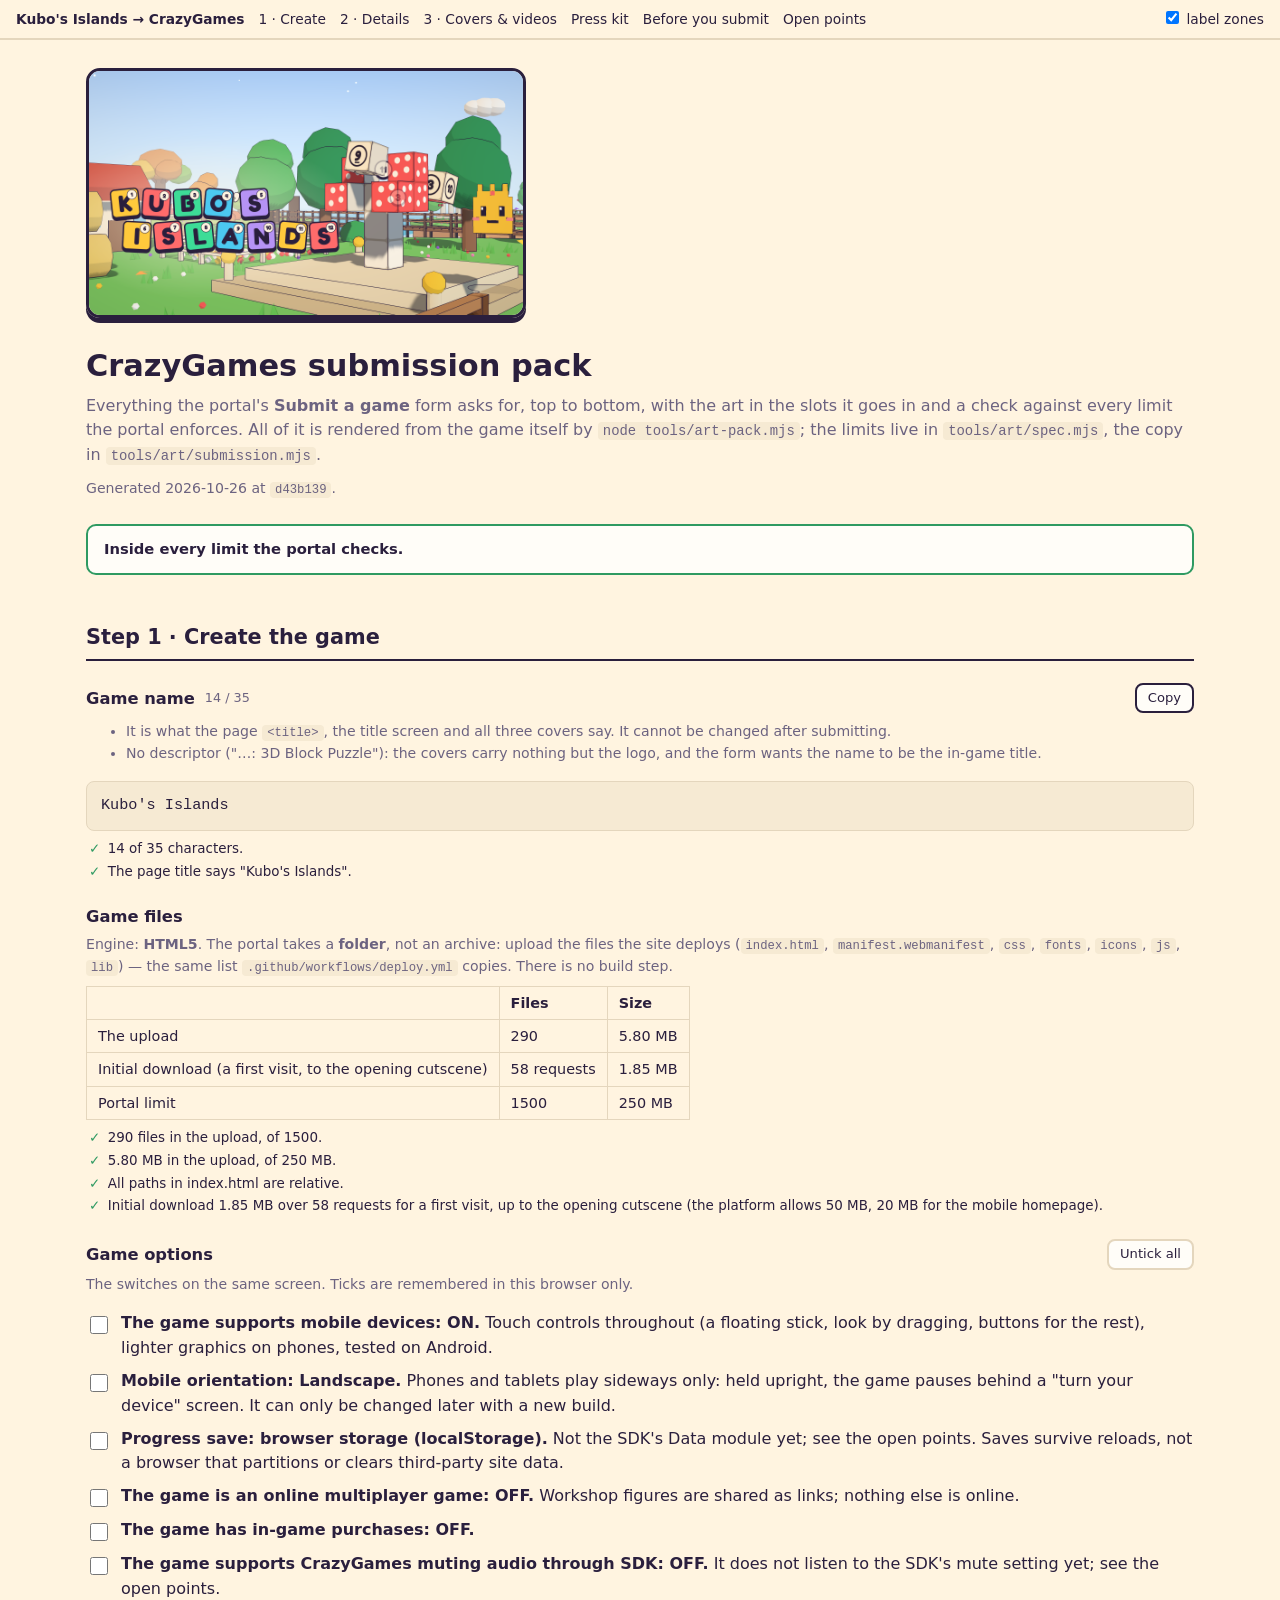
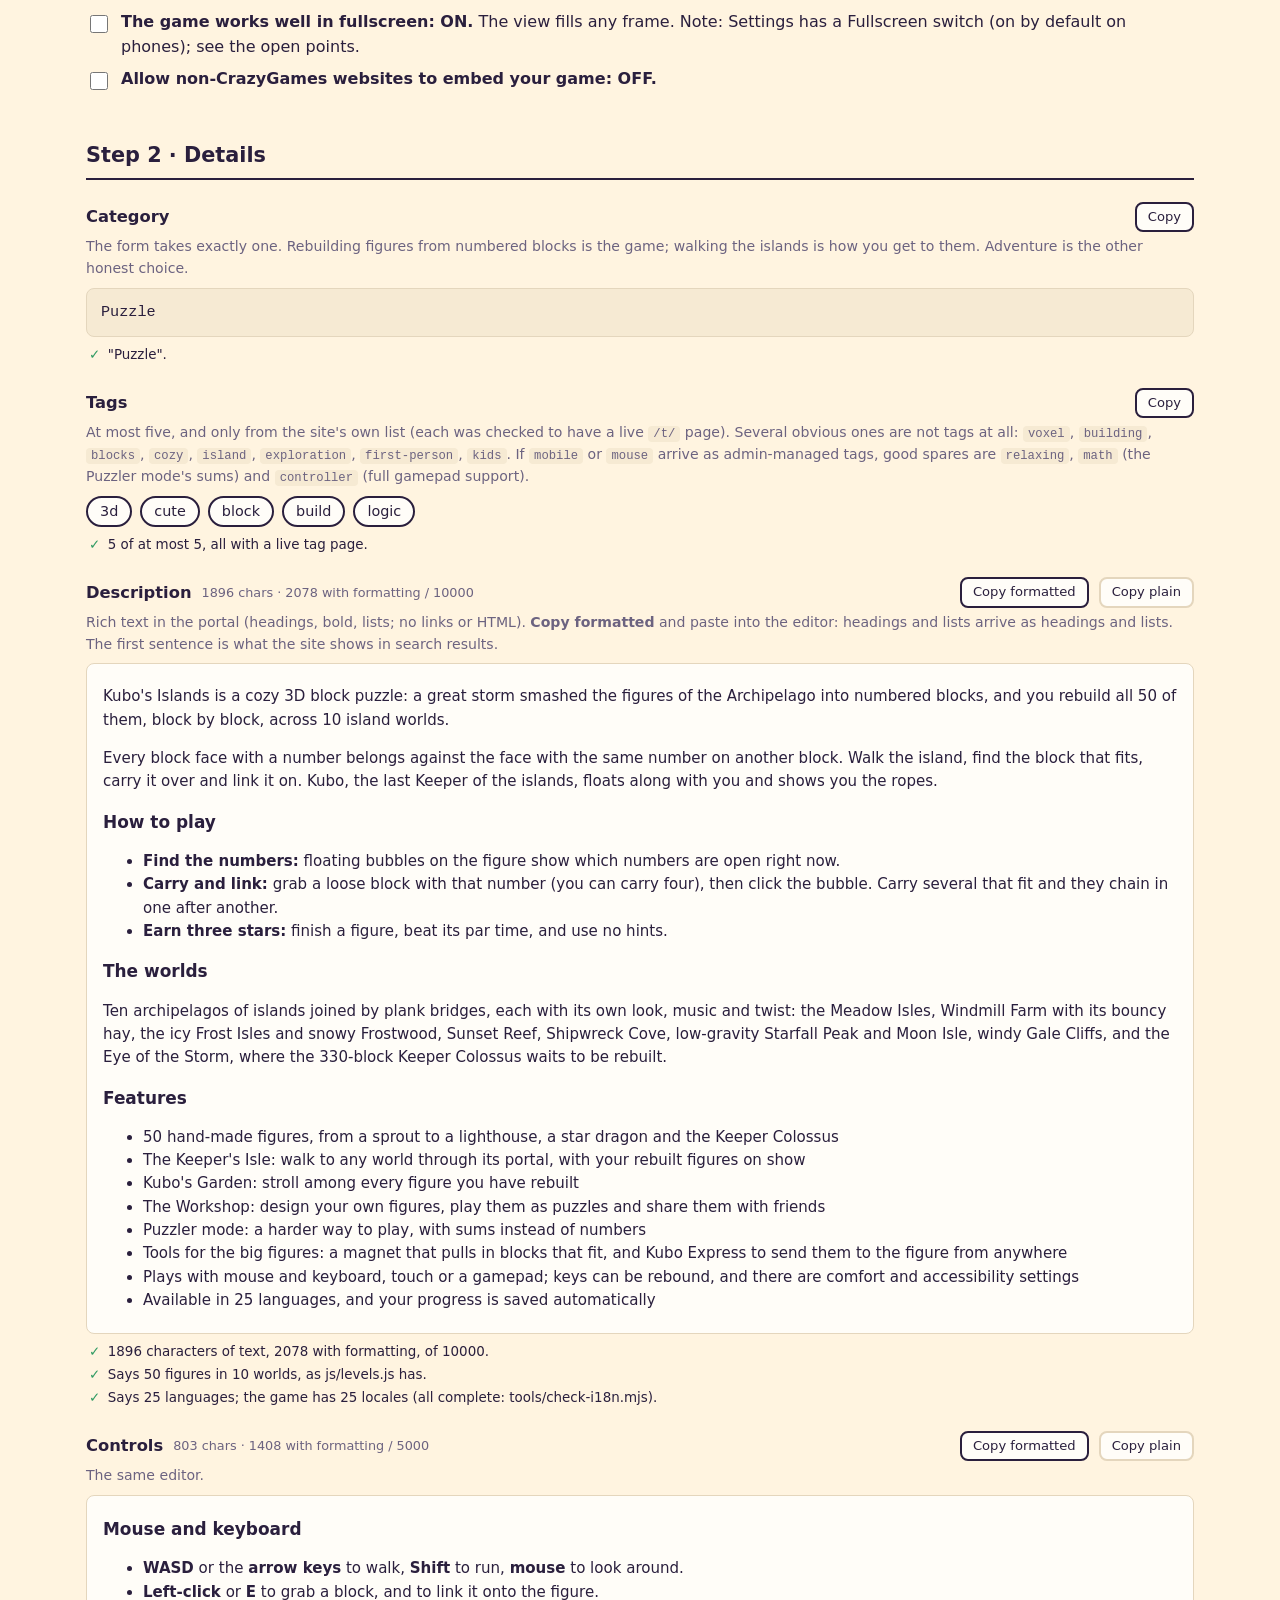
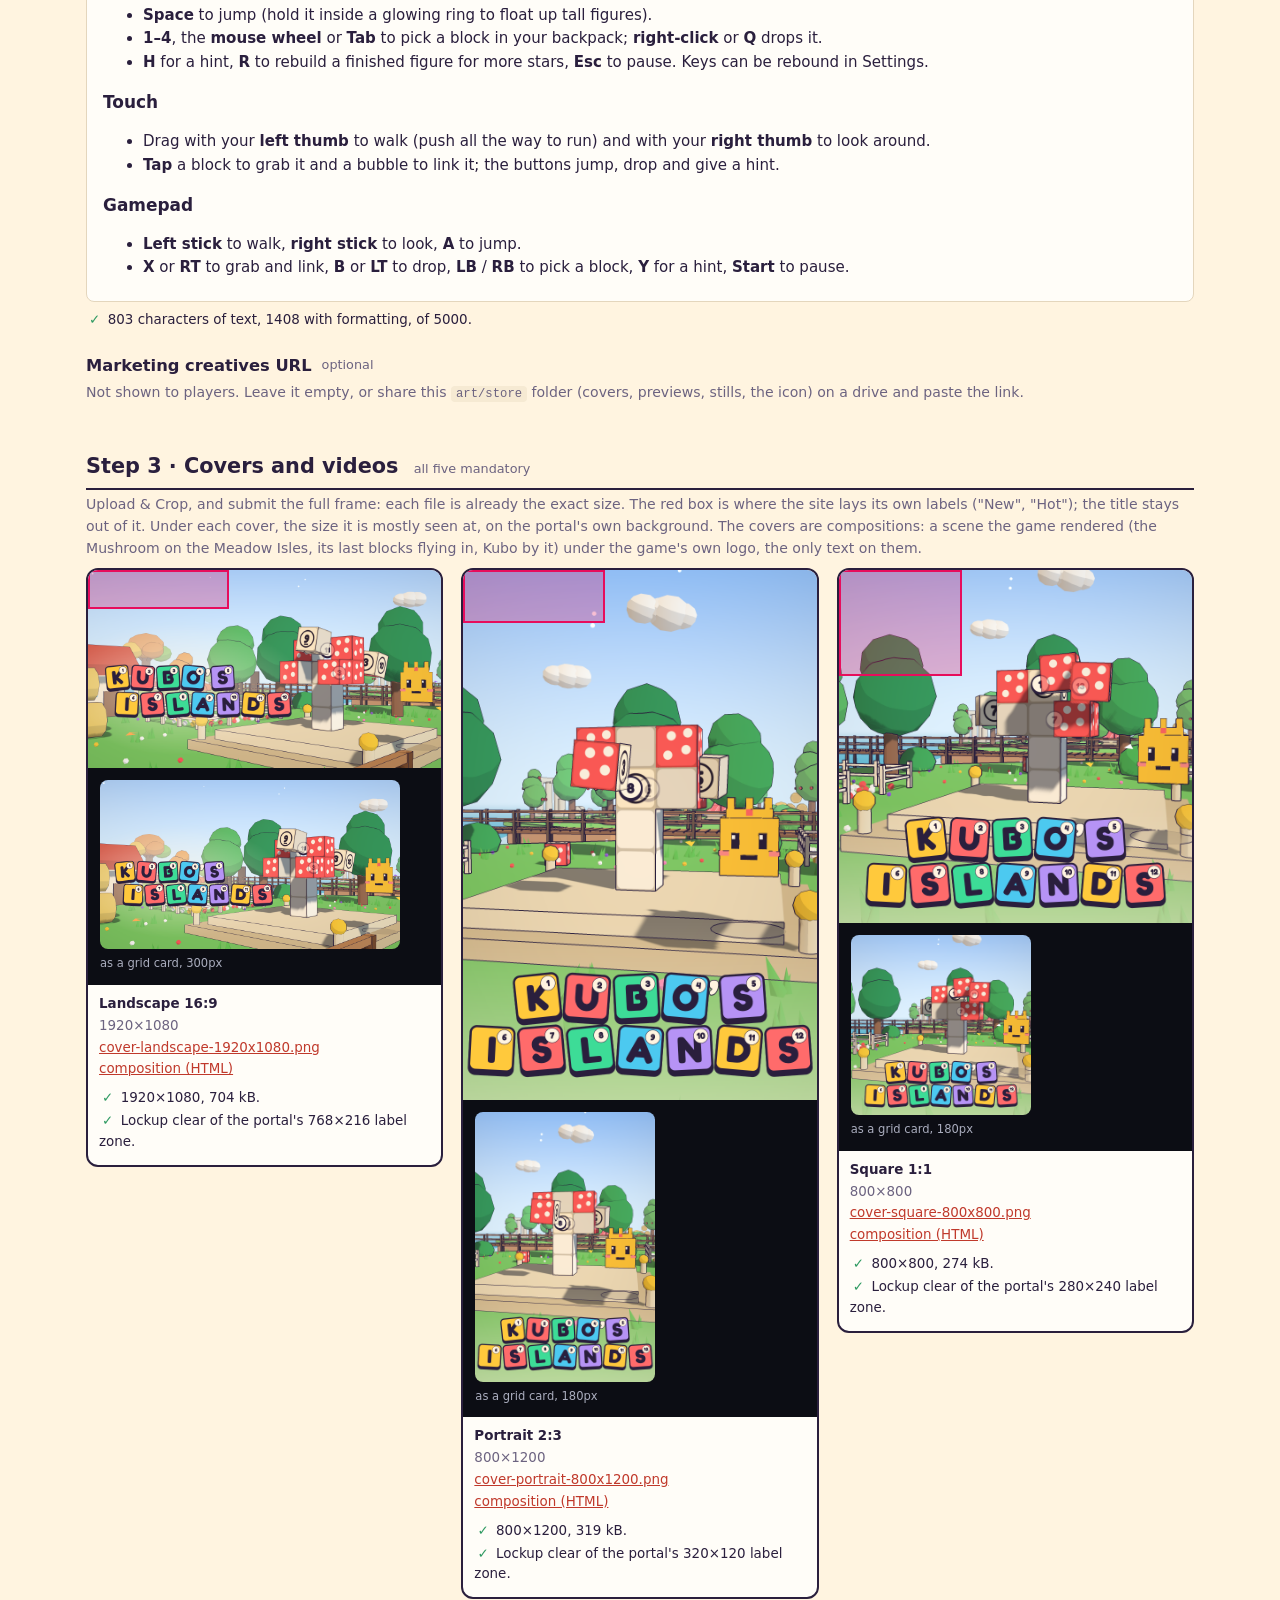
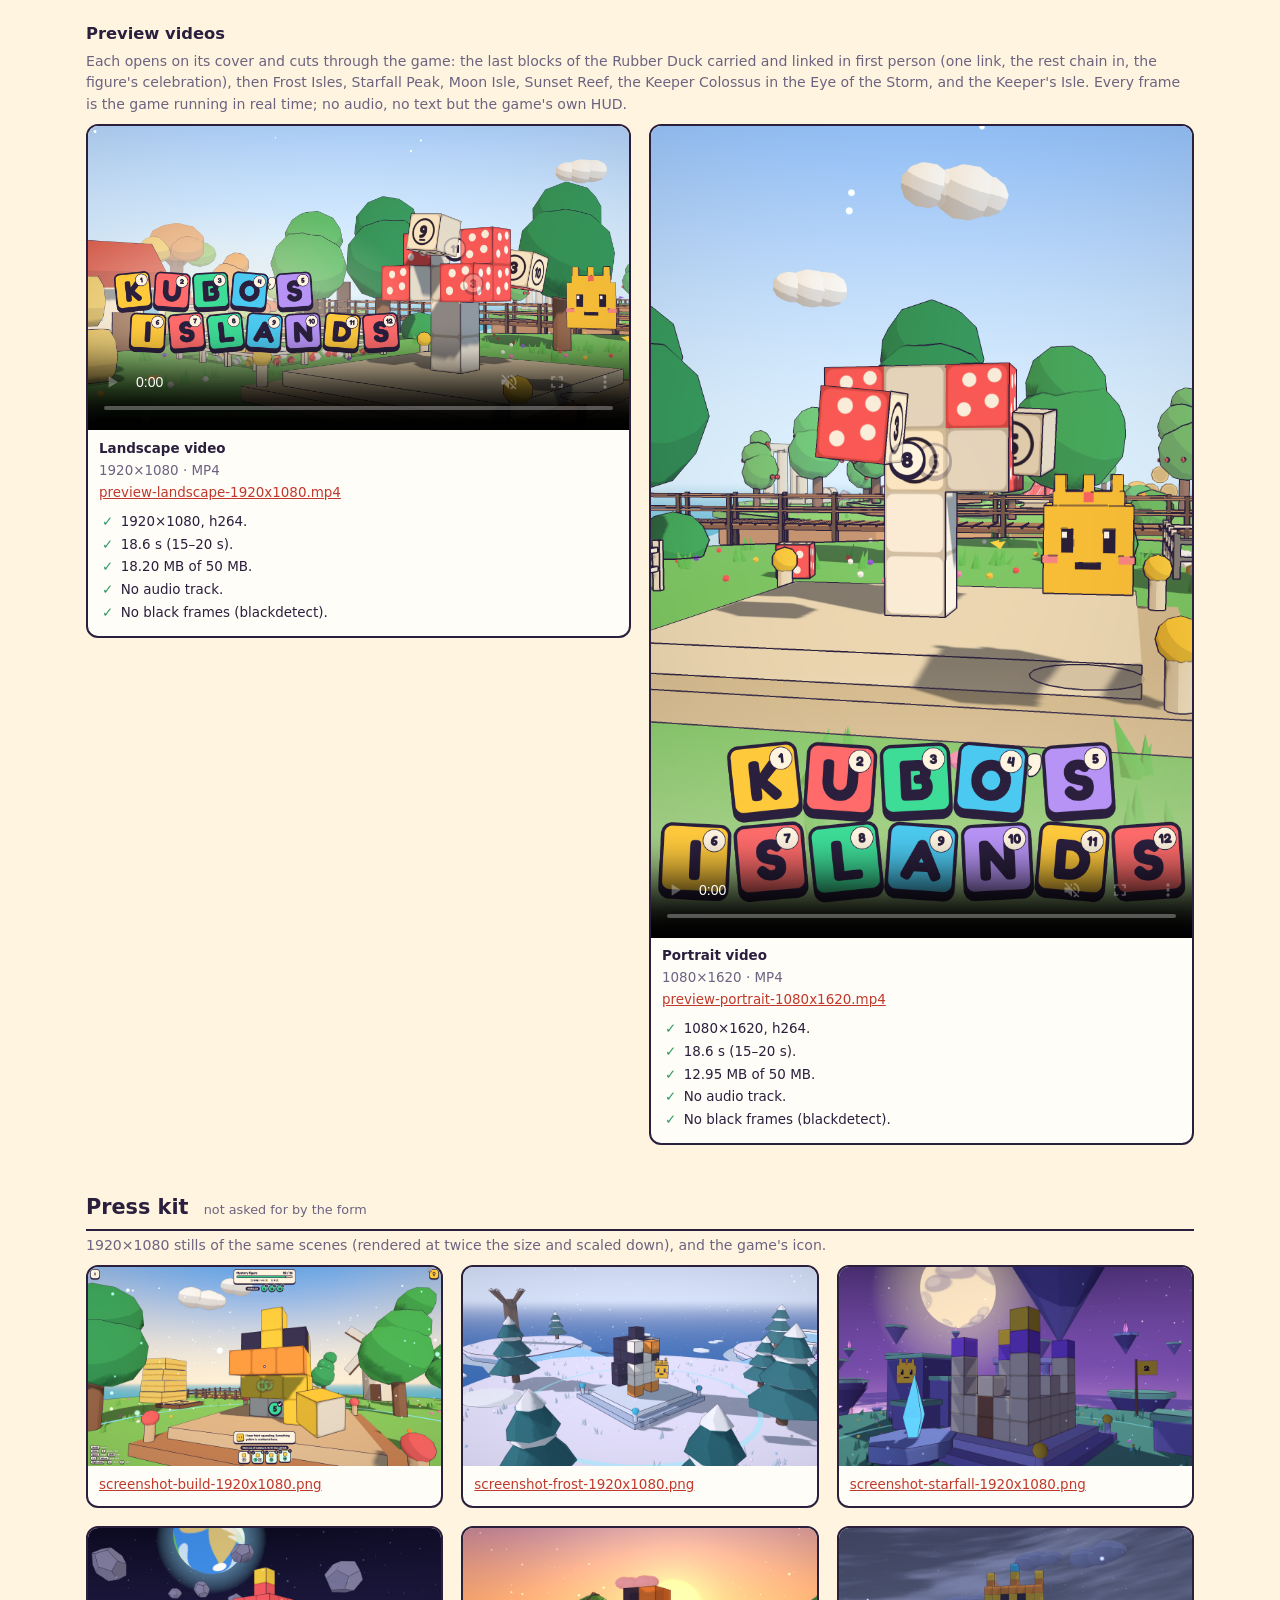
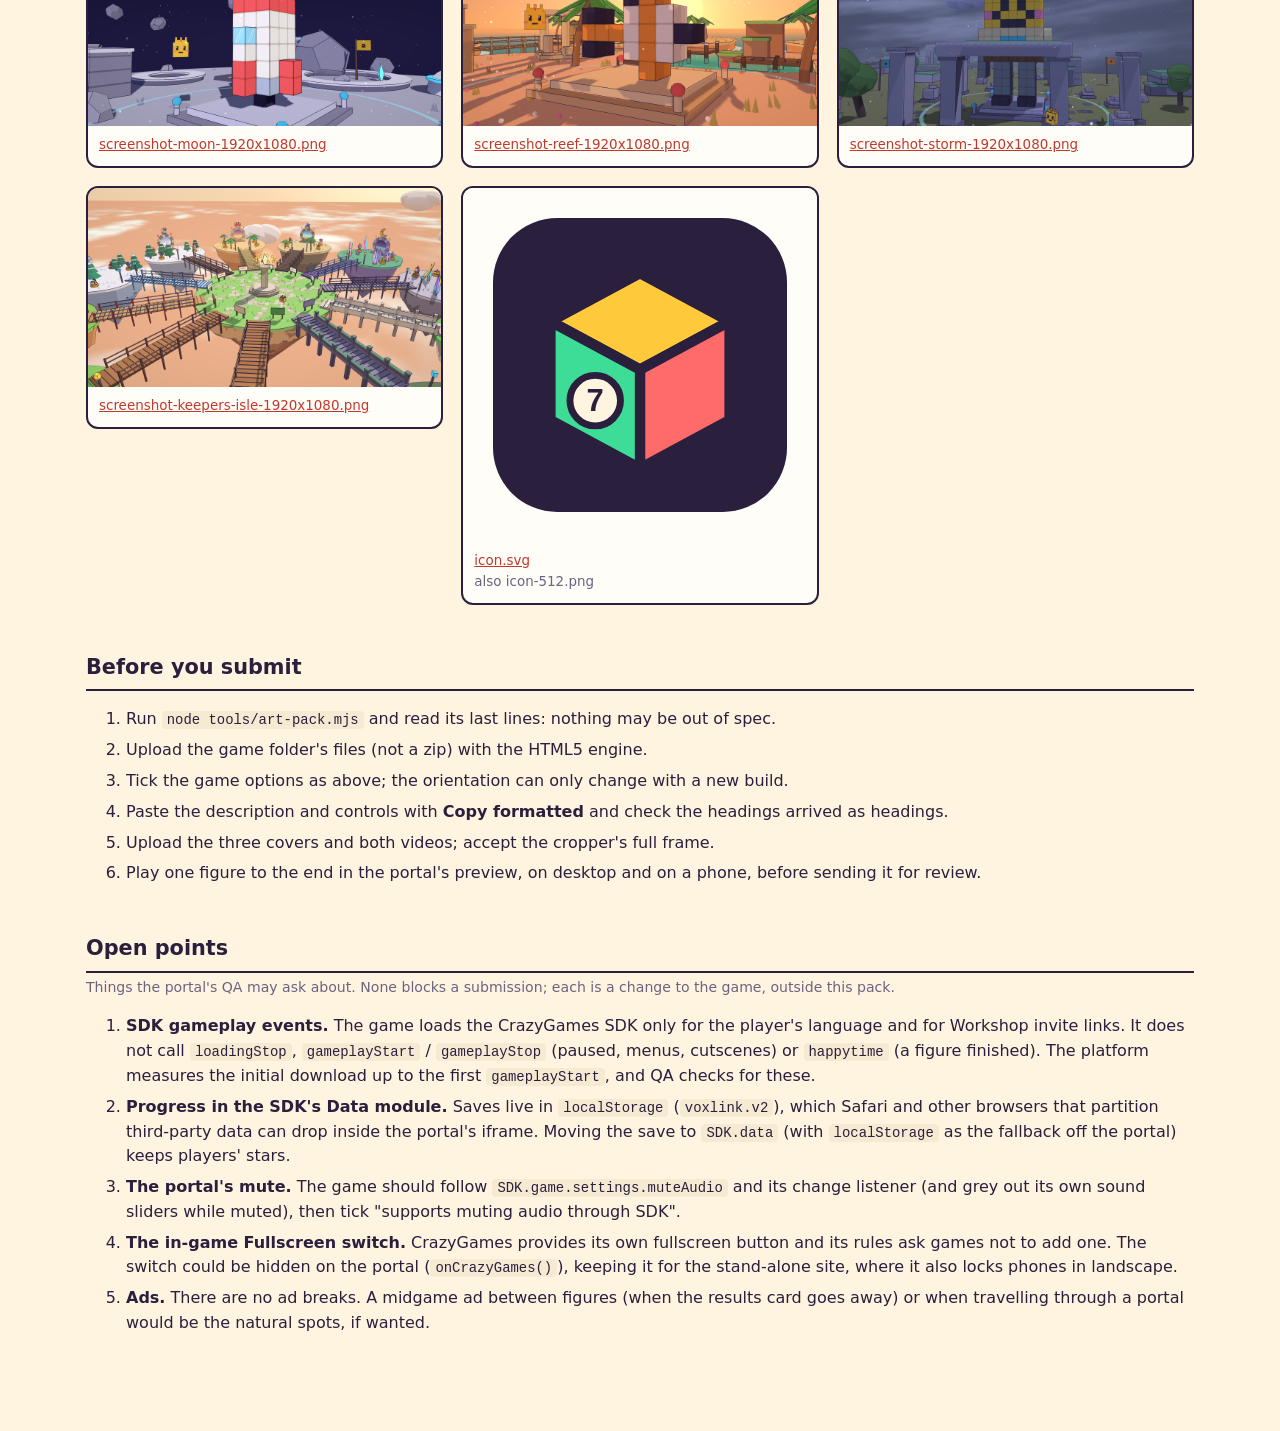
==== art/store/overview.html @ 61140aa1 "A CrazyGames submission pack like puzzlebox's: art/store/overview.html, one self-contained page that" ====
<!doctype html>
<html lang="en"><head><meta charset="utf-8">
<meta name="viewport" content="width=device-width, initial-scale=1">
<title>Kubo's Islands — CrazyGames submission pack</title>
<!-- Generated by tools/art-pack.mjs (2026-10-26). Every asset is linked relative to this file. -->
<style>
  :root { --paper:#fff4e0; --ink:#2a1f3d; --pencil:#6c6380; --faint:#e4d6bd; --card:#fffdf8; --shade:#f6ead3;
    --accent:#ff6b6b; --ok:#2f9a62; --warn:#c07d12; --error:#d63a3a; --portal:#0c0d14; --sun:#ffc93c; }
  * { box-sizing:border-box; }
  body { margin:0; background:var(--paper); color:var(--ink); font:16px/1.55 ui-sans-serif,system-ui,sans-serif; }
  main { max-width:1140px; margin:0 auto; padding:28px 16px 80px; }
  nav.toc { position:sticky; top:0; z-index:5; background:var(--paper); border-bottom:2px solid var(--faint);
    display:flex; gap:14px; flex-wrap:wrap; align-items:center; padding:8px 16px; font-size:.86rem; }
  nav.toc a { color:var(--ink); text-decoration:none; } nav.toc a:hover { text-decoration:underline; }
  header.hero { display:flex; gap:24px; align-items:center; flex-wrap:wrap; margin-bottom:6px; }
  header.hero img { width:min(440px,100%); border-radius:14px; border:3px solid var(--ink); box-shadow:0 5px 0 var(--ink); }
  h1 { font-size:1.9rem; margin:0 0 4px; }
  h2 { font-size:1.3rem; margin:46px 0 4px; padding-bottom:6px; border-bottom:2.5px solid var(--ink); }
  h2 small { font-weight:400; color:var(--pencil); font-size:.8rem; margin-left:8px; }
  h3 { font-size:1.02rem; margin:0; }
  p.lede { color:var(--pencil); margin:0 0 10px; }
  p.note, ul.note { color:var(--pencil); font-size:.88rem; margin:4px 0 8px; }
  pre { background:var(--shade); border:1.5px solid var(--faint); border-radius:8px; padding:12px 14px; white-space:pre-wrap; margin:0; font-size:.95rem; }
  code { background:var(--shade); padding:1px 5px; border-radius:4px; font-size:.87em; }
  button { font:inherit; cursor:pointer; border:2px solid var(--ink); border-radius:8px; background:var(--card); color:var(--ink); padding:3px 11px; font-size:.82rem; }
  button:hover { background:var(--shade); } button.quiet { border-color:var(--faint); } button.done { border-color:var(--ok); color:var(--ok); }
  .field { margin:22px 0; }
  .fieldhead { display:flex; align-items:center; gap:10px; flex-wrap:wrap; margin-bottom:4px; }
  .grow { flex:1; }
  .count { font-size:.8rem; color:var(--pencil); font-variant-numeric:tabular-nums; }
  .rich { background:var(--card); border:1.5px solid var(--faint); border-radius:8px; padding:6px 16px; font-size:.94rem; }
  .rich h2 { font-size:1.06rem; border:0; margin:14px 0 4px; padding:0; }
  .chips { display:flex; gap:8px; flex-wrap:wrap; }
  .chip { border:2px solid var(--ink); border-radius:999px; padding:2px 12px; background:var(--card); font-size:.9rem; }
  ul.checks { list-style:none; padding:0; margin:8px 0 0; font-size:.84rem; }
  ul.checks li { margin:2px 0; }
  ul.checks .mark { display:inline-block; width:1.3em; text-align:center; font-weight:700; }
  ul.checks .lv-ok .mark { color:var(--ok); } ul.checks .lv-warn .mark { color:var(--warn); } ul.checks .lv-fail { color:var(--error); font-weight:600; }
  .banner { border-radius:10px; padding:12px 16px; margin:16px 0; border:2.5px solid; background:var(--card); font-size:.92rem; }
  .banner.ok { border-color:var(--ok); } .banner.warn { border-color:var(--warn); } .banner.fail { border-color:var(--error); }
  .grid { display:grid; gap:18px; grid-template-columns:repeat(auto-fill,minmax(300px,1fr)); align-items:start; }
  .grid.wide { grid-template-columns:repeat(auto-fill,minmax(420px,1fr)); }
  figure { margin:0; border:2px solid var(--ink); border-radius:12px; overflow:hidden; background:var(--card); }
  figure img, figure video { width:100%; display:block; background:var(--shade); }
  .frame { position:relative; } .frame img { height:100%; object-fit:cover; }
  .zone { position:absolute; left:0; top:0; background:#e70d5c44; border:2px solid #e70d5c; pointer-events:none; }
  body.nozone .zone { display:none; }
  .thumb { background:var(--portal); padding:12px; display:flex; flex-direction:column; align-items:flex-start; gap:6px; }
  .thumb img { max-width:100%; border-radius:8px; } .thumb span { color:#aaadbe; font-size:.72rem; }
  figcaption { padding:9px 11px 0; display:flex; flex-direction:column; gap:1px; font-size:.84rem; }
  figure > ul.checks { padding:0 11px 10px; } figure > figcaption:last-child { padding-bottom:10px; }
  .spec { color:var(--pencil); } figcaption a { color:#c0392b; word-break:break-all; }
  ul.options { list-style:none; padding:0; }
  ul.options li { display:flex; gap:10px; align-items:flex-start; margin:8px 0; }
  ul.options input { margin-top:5px; width:18px; height:18px; flex:none; }
  ol li { margin:6px 0; }
  table { border-collapse:collapse; font-size:.9rem; margin:8px 0; }
  td, th { border:1px solid var(--faint); padding:5px 11px; text-align:left; }
</style></head>
<body>
<nav class="toc"><b>Kubo's Islands → CrazyGames</b>
  <a href="#step1">1 · Create</a><a href="#step2">2 · Details</a><a href="#step3">3 · Covers &amp; videos</a><a href="#extras">Press kit</a>
  <a href="#before">Before you submit</a><a href="#open">Open points</a>
  <label style="margin-left:auto"><input type="checkbox" id="zones" checked> label zones</label></nav>
<main>
  <header class="hero"><img src="cover-landscape-1920x1080.png" alt="">
    <div><h1>CrazyGames submission pack</h1>
    <p class="lede">Everything the portal's <b>Submit a game</b> form asks for, top to bottom, with the art in the slots it goes in
    and a check against every limit the portal enforces. All of it is rendered from the game itself by
    <code>node tools/art-pack.mjs</code>; the limits live in <code>tools/art/spec.mjs</code>, the copy in <code>tools/art/submission.mjs</code>.</p>
    <p class="note">Generated 2026-10-26 at <code>d43b139</code>.</p></div></header>
  <div class="banner ok"><b>Inside every limit the portal checks.</b></div>

  <h2 id="step1">Step 1 · Create the game</h2>
  <section class="field" id="f-name">
    <div class="fieldhead"><h3>Game name</h3><span class="count">14 / 35</span><span class="grow"></span><button class="copy" data-plain="name">Copy</button></div>
    <p class="note"><ul class="note"><li>It is what the page <code>&lt;title&gt;</code>, the title screen and all three covers say. It cannot be changed after submitting.</li><li>No descriptor ("…: 3D Block Puzzle"): the covers carry nothing but the logo, and the form wants the name to be the in-game title.</li></ul></p>
    <pre>Kubo's Islands</pre><textarea hidden id="plain-name">Kubo's Islands</textarea><ul class="checks"><li class="lv-ok"><span class="mark">✓</span> 14 of 35 characters.</li><li class="lv-ok"><span class="mark">✓</span> The page title says "Kubo's Islands".</li></ul>
  </section>
  <section class="field" id="f-files">
    <div class="fieldhead"><h3>Game files</h3><span class="grow"></span></div>
    <p class="note">Engine: <b>HTML5</b>. The portal takes a <b>folder</b>, not an archive: upload the files the site deploys (<code>index.html</code>, <code>manifest.webmanifest</code>, <code>css</code>, <code>fonts</code>, <code>icons</code>, <code>js</code>, <code>lib</code>) — the same list <code>.github/workflows/deploy.yml</code> copies. There is no build step.</p>
    <table><tr><th></th><th>Files</th><th>Size</th></tr>
      <tr><td>The upload</td><td>290</td><td>5.80 MB</td></tr>
      <tr><td>Initial download (a first visit, to the opening cutscene)</td><td>58 requests</td><td>1.85 MB</td></tr>
      <tr><td>Portal limit</td><td>1500</td><td>250 MB</td></tr></table><ul class="checks"><li class="lv-ok"><span class="mark">✓</span> 290 files in the upload, of 1500.</li><li class="lv-ok"><span class="mark">✓</span> 5.80 MB in the upload, of 250 MB.</li><li class="lv-ok"><span class="mark">✓</span> All paths in index.html are relative.</li><li class="lv-ok"><span class="mark">✓</span> Initial download 1.85 MB over 58 requests for a first visit, up to the opening cutscene (the platform allows 50 MB, 20 MB for the mobile homepage).</li></ul>
  </section>
  <section class="field" id="f-options">
    <div class="fieldhead"><h3>Game options</h3><span class="grow"></span><button class="quiet" id="reset-options">Untick all</button></div>
    <p class="note">The switches on the same screen. Ticks are remembered in this browser only.</p>
    <ul class="options"><li><input type="checkbox" data-opt="0" id="opt-0"><label for="opt-0"><b>The game supports mobile devices: ON.</b> Touch controls throughout (a floating stick, look by dragging, buttons for the rest), lighter graphics on phones, tested on Android.</label></li><li><input type="checkbox" data-opt="1" id="opt-1"><label for="opt-1"><b>Mobile orientation: Landscape.</b> Phones and tablets play sideways only: held upright, the game pauses behind a "turn your device" screen. It can only be changed later with a new build.</label></li><li><input type="checkbox" data-opt="2" id="opt-2"><label for="opt-2"><b>Progress save: browser storage (localStorage).</b> Not the SDK's Data module yet; see the open points. Saves survive reloads, not a browser that partitions or clears third-party site data.</label></li><li><input type="checkbox" data-opt="3" id="opt-3"><label for="opt-3"><b>The game is an online multiplayer game: OFF.</b> Workshop figures are shared as links; nothing else is online.</label></li><li><input type="checkbox" data-opt="4" id="opt-4"><label for="opt-4"><b>The game has in-game purchases: OFF.</b> </label></li><li><input type="checkbox" data-opt="5" id="opt-5"><label for="opt-5"><b>The game supports CrazyGames muting audio through SDK: OFF.</b> It does not listen to the SDK's mute setting yet; see the open points.</label></li><li><input type="checkbox" data-opt="6" id="opt-6"><label for="opt-6"><b>The game works well in fullscreen: ON.</b> The view fills any frame. Note: Settings has a Fullscreen switch (on by default on phones); see the open points.</label></li><li><input type="checkbox" data-opt="7" id="opt-7"><label for="opt-7"><b>Allow non-CrazyGames websites to embed your game: OFF.</b> </label></li></ul>
  </section>

  <h2 id="step2">Step 2 · Details</h2>
  <section class="field" id="f-category">
    <div class="fieldhead"><h3>Category</h3><span class="grow"></span><button class="copy" data-plain="category">Copy</button></div>
    <p class="note">The form takes exactly one. Rebuilding figures from numbered blocks is the game; walking the islands is how you get to them. Adventure is the other honest choice.</p>
    <pre>Puzzle</pre><textarea hidden id="plain-category">Puzzle</textarea><ul class="checks"><li class="lv-ok"><span class="mark">✓</span> "Puzzle".</li></ul>
  </section>
  <section class="field" id="f-tags">
    <div class="fieldhead"><h3>Tags</h3><span class="grow"></span><button class="copy" data-plain="tags">Copy</button></div>
    <p class="note">At most five, and only from the site's own list (each was checked to have a live <code>/t/</code> page). Several obvious ones are not tags at all: <code>voxel</code>, <code>building</code>, <code>blocks</code>, <code>cozy</code>, <code>island</code>, <code>exploration</code>, <code>first-person</code>, <code>kids</code>. If <code>mobile</code> or <code>mouse</code> arrive as admin-managed tags, good spares are <code>relaxing</code>, <code>math</code> (the Puzzler mode's sums) and <code>controller</code> (full gamepad support).</p>
    <div class="chips"><span class="chip">3d</span><span class="chip">cute</span><span class="chip">block</span><span class="chip">build</span><span class="chip">logic</span></div><textarea hidden id="plain-tags">3d, cute, block, build, logic</textarea><ul class="checks"><li class="lv-ok"><span class="mark">✓</span> 5 of at most 5, all with a live tag page.</li></ul>
  </section>
  <section class="field" id="f-description">
    <div class="fieldhead"><h3>Description</h3><span class="count">1896 chars · 2078 with formatting / 10000</span><span class="grow"></span><button class="copy" data-rich="description">Copy formatted</button><button class="copy quiet" data-plain="description">Copy plain</button></div>
    <p class="note">Rich text in the portal (headings, bold, lists; no links or HTML). <b>Copy formatted</b> and paste into the editor: headings and lists arrive as headings and lists. The first sentence is what the site shows in search results.</p>
    <div class="rich" id="rich-description"><p>Kubo's Islands is a cozy 3D block puzzle: a great storm smashed the figures of the Archipelago into numbered blocks, and you rebuild all 50 of them, block by block, across 10 island worlds.</p>
<p>Every block face with a number belongs against the face with the same number on another block. Walk the island, find the block that fits, carry it over and link it on. Kubo, the last Keeper of the islands, floats along with you and shows you the ropes.</p>
<h2>How to play</h2>
<ul>
<li><strong>Find the numbers:</strong> floating bubbles on the figure show which numbers are open right now.</li>
<li><strong>Carry and link:</strong> grab a loose block with that number (you can carry four), then click the bubble. Carry several that fit and they chain in one after another.</li>
<li><strong>Earn three stars:</strong> finish a figure, beat its par time, and use no hints.</li>
</ul>
<h2>The worlds</h2>
<p>Ten archipelagos of islands joined by plank bridges, each with its own look, music and twist: the Meadow Isles, Windmill Farm with its bouncy hay, the icy Frost Isles and snowy Frostwood, Sunset Reef, Shipwreck Cove, low-gravity Starfall Peak and Moon Isle, windy Gale Cliffs, and the Eye of the Storm, where the 330-block Keeper Colossus waits to be rebuilt.</p>
<h2>Features</h2>
<ul>
<li>50 hand-made figures, from a sprout to a lighthouse, a star dragon and the Keeper Colossus</li>
<li>The Keeper's Isle: walk to any world through its portal, with your rebuilt figures on show</li>
<li>Kubo's Garden: stroll among every figure you have rebuilt</li>
<li>The Workshop: design your own figures, play them as puzzles and share them with friends</li>
<li>Puzzler mode: a harder way to play, with sums instead of numbers</li>
<li>Tools for the big figures: a magnet that pulls in blocks that fit, and Kubo Express to send them to the figure from anywhere</li>
<li>Plays with mouse and keyboard, touch or a gamepad; keys can be rebound, and there are comfort and accessibility settings</li>
<li>Available in 25 languages, and your progress is saved automatically</li>
</ul></div><textarea hidden id="plain-description">Kubo's Islands is a cozy 3D block puzzle: a great storm smashed the figures of the Archipelago into numbered blocks, and you rebuild all 50 of them, block by block, across 10 island worlds.

Every block face with a number belongs against the face with the same number on another block. Walk the island, find the block that fits, carry it over and link it on. Kubo, the last Keeper of the islands, floats along with you and shows you the ropes.

How to play

• Find the numbers: floating bubbles on the figure show which numbers are open right now.

• Carry and link: grab a loose block with that number (you can carry four), then click the bubble. Carry several that fit and they chain in one after another.

• Earn three stars: finish a figure, beat its par time, and use no hints.

The worlds

Ten archipelagos of islands joined by plank bridges, each with its own look, music and twist: the Meadow Isles, Windmill Farm with its bouncy hay, the icy Frost Isles and snowy Frostwood, Sunset Reef, Shipwreck Cove, low-gravity Starfall Peak and Moon Isle, windy Gale Cliffs, and the Eye of the Storm, where the 330-block Keeper Colossus waits to be rebuilt.

Features

• 50 hand-made figures, from a sprout to a lighthouse, a star dragon and the Keeper Colossus

• The Keeper's Isle: walk to any world through its portal, with your rebuilt figures on show

• Kubo's Garden: stroll among every figure you have rebuilt

• The Workshop: design your own figures, play them as puzzles and share them with friends

• Puzzler mode: a harder way to play, with sums instead of numbers

• Tools for the big figures: a magnet that pulls in blocks that fit, and Kubo Express to send them to the figure from anywhere

• Plays with mouse and keyboard, touch or a gamepad; keys can be rebound, and there are comfort and accessibility settings

• Available in 25 languages, and your progress is saved automatically</textarea><ul class="checks"><li class="lv-ok"><span class="mark">✓</span> 1896 characters of text, 2078 with formatting, of 10000.</li><li class="lv-ok"><span class="mark">✓</span> Says 50 figures in 10 worlds, as js/levels.js has.</li><li class="lv-ok"><span class="mark">✓</span> Says 25 languages; the game has 25 locales (all complete: tools/check-i18n.mjs).</li></ul>
  </section>
  <section class="field" id="f-controls">
    <div class="fieldhead"><h3>Controls</h3><span class="count">803 chars · 1408 with formatting / 5000</span><span class="grow"></span><button class="copy" data-rich="controls">Copy formatted</button><button class="copy quiet" data-plain="controls">Copy plain</button></div>
    <p class="note">The same editor.</p>
    <div class="rich" id="rich-controls"><h2>Mouse and keyboard</h2>
<ul>
<li><strong>WASD</strong> or the <strong>arrow keys</strong> to walk, <strong>Shift</strong> to run, <strong>mouse</strong> to look around.</li>
<li><strong>Left-click</strong> or <strong>E</strong> to grab a block, and to link it onto the figure.</li>
<li><strong>Space</strong> to jump (hold it inside a glowing ring to float up tall figures).</li>
<li><strong>1–4</strong>, the <strong>mouse wheel</strong> or <strong>Tab</strong> to pick a block in your backpack; <strong>right-click</strong> or <strong>Q</strong> drops it.</li>
<li><strong>H</strong> for a hint, <strong>R</strong> to rebuild a finished figure for more stars, <strong>Esc</strong> to pause. Keys can be rebound in Settings.</li>
</ul>
<h2>Touch</h2>
<ul>
<li>Drag with your <strong>left thumb</strong> to walk (push all the way to run) and with your <strong>right thumb</strong> to look around.</li>
<li><strong>Tap</strong> a block to grab it and a bubble to link it; the buttons jump, drop and give a hint.</li>
</ul>
<h2>Gamepad</h2>
<ul>
<li><strong>Left stick</strong> to walk, <strong>right stick</strong> to look, <strong>A</strong> to jump.</li>
<li><strong>X</strong> or <strong>RT</strong> to grab and link, <strong>B</strong> or <strong>LT</strong> to drop, <strong>LB</strong> / <strong>RB</strong> to pick a block, <strong>Y</strong> for a hint, <strong>Start</strong> to pause.</li>
</ul></div><textarea hidden id="plain-controls">Mouse and keyboard

• WASD or the arrow keys to walk, Shift to run, mouse to look around.

• Left-click or E to grab a block, and to link it onto the figure.

• Space to jump (hold it inside a glowing ring to float up tall figures).

• 1–4, the mouse wheel or Tab to pick a block in your backpack; right-click or Q drops it.

• H for a hint, R to rebuild a finished figure for more stars, Esc to pause. Keys can be rebound in Settings.

Touch

• Drag with your left thumb to walk (push all the way to run) and with your right thumb to look around.

• Tap a block to grab it and a bubble to link it; the buttons jump, drop and give a hint.

Gamepad

• Left stick to walk, right stick to look, A to jump.

• X or RT to grab and link, B or LT to drop, LB / RB to pick a block, Y for a hint, Start to pause.</textarea><ul class="checks"><li class="lv-ok"><span class="mark">✓</span> 803 characters of text, 1408 with formatting, of 5000.</li></ul>
  </section>
  <section class="field"><div class="fieldhead"><h3>Marketing creatives URL</h3><span class="count">optional</span></div>
    <p class="note">Not shown to players. Leave it empty, or share this <code>art/store</code> folder (covers, previews, stills, the icon) on a drive and paste the link.</p></section>

  <h2 id="step3">Step 3 · Covers and videos <small>all five mandatory</small></h2>
  <p class="note">Upload &amp; Crop, and submit the full frame: each file is already the exact size. The red box is where the site lays its own
  labels ("New", "Hot"); the title stays out of it. Under each cover, the size it is mostly seen at, on the portal's own background.
  The covers are compositions: a scene the game rendered (the Mushroom on the Meadow Isles, its last blocks flying in, Kubo by it)
  under the game's own logo, the only text on them.</p>
  <div class="grid"><figure class="asset cover">
      <div class="frame" style="aspect-ratio:1920/1080">
        <img src="cover-landscape-1920x1080.png" alt="Landscape 16:9 cover">
        <div class="zone" style="width:40%;height:20%" title="The portal's label zone"></div>
      </div>
      <div class="thumb"><img src="cover-landscape-1920x1080.png" alt="" style="width:300px"><span>as a grid card, 300px</span></div>
      <figcaption><b>Landscape 16:9</b> <span class="spec">1920×1080</span>
        <a href="cover-landscape-1920x1080.png" download>cover-landscape-1920x1080.png</a> <a href="cover-landscape-1920x1080.html">composition (HTML)</a></figcaption>
      <ul class="checks"><li class="lv-ok"><span class="mark">✓</span> 1920×1080, 704 kB.</li><li class="lv-ok"><span class="mark">✓</span> Lockup clear of the portal's 768×216 label zone.</li></ul>
    </figure>
<figure class="asset cover">
      <div class="frame" style="aspect-ratio:800/1200">
        <img src="cover-portrait-800x1200.png" alt="Portrait 2:3 cover">
        <div class="zone" style="width:40%;height:10%" title="The portal's label zone"></div>
      </div>
      <div class="thumb"><img src="cover-portrait-800x1200.png" alt="" style="width:180px"><span>as a grid card, 180px</span></div>
      <figcaption><b>Portrait 2:3</b> <span class="spec">800×1200</span>
        <a href="cover-portrait-800x1200.png" download>cover-portrait-800x1200.png</a> <a href="cover-portrait-800x1200.html">composition (HTML)</a></figcaption>
      <ul class="checks"><li class="lv-ok"><span class="mark">✓</span> 800×1200, 319 kB.</li><li class="lv-ok"><span class="mark">✓</span> Lockup clear of the portal's 320×120 label zone.</li></ul>
    </figure>
<figure class="asset cover">
      <div class="frame" style="aspect-ratio:800/800">
        <img src="cover-square-800x800.png" alt="Square 1:1 cover">
        <div class="zone" style="width:35%;height:30%" title="The portal's label zone"></div>
      </div>
      <div class="thumb"><img src="cover-square-800x800.png" alt="" style="width:180px"><span>as a grid card, 180px</span></div>
      <figcaption><b>Square 1:1</b> <span class="spec">800×800</span>
        <a href="cover-square-800x800.png" download>cover-square-800x800.png</a> <a href="cover-square-800x800.html">composition (HTML)</a></figcaption>
      <ul class="checks"><li class="lv-ok"><span class="mark">✓</span> 800×800, 274 kB.</li><li class="lv-ok"><span class="mark">✓</span> Lockup clear of the portal's 280×240 label zone.</li></ul>
    </figure></div>
  <h3 style="margin-top:22px">Preview videos</h3>
  <p class="note">Each opens on its cover and cuts through the game: the last blocks of the Rubber Duck carried and linked in first person
  (one link, the rest chain in, the figure's celebration), then Frost Isles, Starfall Peak, Moon Isle, Sunset Reef, the Keeper Colossus in
  the Eye of the Storm, and the Keeper's Isle. Every frame is the game running in real time; no audio, no text but the game's own HUD.</p>
  <div class="grid wide"><figure class="asset">
      <video src="preview-landscape-1920x1080.mp4" controls muted playsinline loop preload="metadata" poster="cover-landscape-1920x1080.png" style="aspect-ratio:1920/1080"></video>
      <figcaption><b>Landscape video</b> <span class="spec">1920×1080 · MP4</span><a href="preview-landscape-1920x1080.mp4" download>preview-landscape-1920x1080.mp4</a></figcaption>
      <ul class="checks"><li class="lv-ok"><span class="mark">✓</span> 1920×1080, h264.</li><li class="lv-ok"><span class="mark">✓</span> 18.6 s (15–20 s).</li><li class="lv-ok"><span class="mark">✓</span> 18.20 MB of 50 MB.</li><li class="lv-ok"><span class="mark">✓</span> No audio track.</li><li class="lv-ok"><span class="mark">✓</span> No black frames (blackdetect).</li></ul>
    </figure>
<figure class="asset">
      <video src="preview-portrait-1080x1620.mp4" controls muted playsinline loop preload="metadata" poster="cover-portrait-800x1200.png" style="aspect-ratio:1080/1620"></video>
      <figcaption><b>Portrait video</b> <span class="spec">1080×1620 · MP4</span><a href="preview-portrait-1080x1620.mp4" download>preview-portrait-1080x1620.mp4</a></figcaption>
      <ul class="checks"><li class="lv-ok"><span class="mark">✓</span> 1080×1620, h264.</li><li class="lv-ok"><span class="mark">✓</span> 18.6 s (15–20 s).</li><li class="lv-ok"><span class="mark">✓</span> 12.95 MB of 50 MB.</li><li class="lv-ok"><span class="mark">✓</span> No audio track.</li><li class="lv-ok"><span class="mark">✓</span> No black frames (blackdetect).</li></ul>
    </figure></div>

  <h2 id="extras">Press kit <small>not asked for by the form</small></h2>
  <p class="note">1920×1080 stills of the same scenes (rendered at twice the size and scaled down), and the game's icon.</p>
  <div class="grid"><figure class="asset"><img src="screenshot-build-1920x1080.png" alt="screenshot-build-1920x1080.png"><figcaption><a href="screenshot-build-1920x1080.png" download>screenshot-build-1920x1080.png</a></figcaption></figure><figure class="asset"><img src="screenshot-frost-1920x1080.png" alt="screenshot-frost-1920x1080.png"><figcaption><a href="screenshot-frost-1920x1080.png" download>screenshot-frost-1920x1080.png</a></figcaption></figure><figure class="asset"><img src="screenshot-starfall-1920x1080.png" alt="screenshot-starfall-1920x1080.png"><figcaption><a href="screenshot-starfall-1920x1080.png" download>screenshot-starfall-1920x1080.png</a></figcaption></figure><figure class="asset"><img src="screenshot-moon-1920x1080.png" alt="screenshot-moon-1920x1080.png"><figcaption><a href="screenshot-moon-1920x1080.png" download>screenshot-moon-1920x1080.png</a></figcaption></figure><figure class="asset"><img src="screenshot-reef-1920x1080.png" alt="screenshot-reef-1920x1080.png"><figcaption><a href="screenshot-reef-1920x1080.png" download>screenshot-reef-1920x1080.png</a></figcaption></figure><figure class="asset"><img src="screenshot-storm-1920x1080.png" alt="screenshot-storm-1920x1080.png"><figcaption><a href="screenshot-storm-1920x1080.png" download>screenshot-storm-1920x1080.png</a></figcaption></figure><figure class="asset"><img src="screenshot-keepers-isle-1920x1080.png" alt="screenshot-keepers-isle-1920x1080.png"><figcaption><a href="screenshot-keepers-isle-1920x1080.png" download>screenshot-keepers-isle-1920x1080.png</a></figcaption></figure>
    <figure class="asset"><img src="icon.svg" alt="icon.svg" style="background:var(--card);padding:30px"><figcaption><a href="icon.svg" download>icon.svg</a> <span class="spec">also icon-512.png</span></figcaption></figure></div>

  <h2 id="before">Before you submit</h2>
  <ol>
    <li>Run <code>node tools/art-pack.mjs</code> and read its last lines: nothing may be out of spec.</li>
    <li>Upload the game folder's files (not a zip) with the HTML5 engine.</li>
    <li>Tick the game options as above; the orientation can only change with a new build.</li>
    <li>Paste the description and controls with <b>Copy formatted</b> and check the headings arrived as headings.</li>
    <li>Upload the three covers and both videos; accept the cropper's full frame.</li>
    <li>Play one figure to the end in the portal's preview, on desktop and on a phone, before sending it for review.</li>
  </ol>

  <h2 id="open">Open points</h2>
  <p class="note">Things the portal's QA may ask about. None blocks a submission; each is a change to the game, outside this pack.</p>
  <ol><li><b>SDK gameplay events.</b> The game loads the CrazyGames SDK only for the player's language and for Workshop invite links. It does not call <code>loadingStop</code>, <code>gameplayStart</code> / <code>gameplayStop</code> (paused, menus, cutscenes) or <code>happytime</code> (a figure finished). The platform measures the initial download up to the first <code>gameplayStart</code>, and QA checks for these.</li><li><b>Progress in the SDK's Data module.</b> Saves live in <code>localStorage</code> (<code>voxlink.v2</code>), which Safari and other browsers that partition third-party data can drop inside the portal's iframe. Moving the save to <code>SDK.data</code> (with <code>localStorage</code> as the fallback off the portal) keeps players' stars.</li><li><b>The portal's mute.</b> The game should follow <code>SDK.game.settings.muteAudio</code> and its change listener (and grey out its own sound sliders while muted), then tick "supports muting audio through SDK".</li><li><b>The in-game Fullscreen switch.</b> CrazyGames provides its own fullscreen button and its rules ask games not to add one. The switch could be hidden on the portal (<code>onCrazyGames()</code>), keeping it for the stand-alone site, where it also locks phones in landscape.</li><li><b>Ads.</b> There are no ad breaks. A midgame ad between figures (when the results card goes away) or when travelling through a portal would be the natural spots, if wanted.</li></ol>
</main>
<script>
  const flash = (b, text) => { const was = b.textContent; b.textContent = text; b.classList.add('done'); setTimeout(() => { b.textContent = was; b.classList.remove('done'); }, 1400); };
  // the async Clipboard API needs a secure context; opened from disk, fall back to execCommand
  const legacyCopy = node => { const r = document.createRange(); r.selectNodeContents(node); const s = getSelection(); s.removeAllRanges(); s.addRange(r); let ok = false; try { ok = document.execCommand('copy'); } catch {} s.removeAllRanges(); return ok; };
  for (const b of document.querySelectorAll('button[data-plain]')) b.addEventListener('click', async () => {
    const text = document.getElementById('plain-' + b.dataset.plain).value;
    try { await navigator.clipboard.writeText(text); flash(b, 'Copied'); }
    catch { const ta = document.createElement('textarea'); ta.value = text; document.body.append(ta); ta.select(); let ok = false; try { ok = document.execCommand('copy'); } catch {} ta.remove(); flash(b, ok ? 'Copied' : 'Select it by hand'); }
  });
  for (const b of document.querySelectorAll('button[data-rich]')) b.addEventListener('click', async () => {
    const node = document.getElementById('rich-' + b.dataset.rich), text = document.getElementById('plain-' + b.dataset.rich).value;
    try { await navigator.clipboard.write([new ClipboardItem({ 'text/html': new Blob([node.innerHTML], { type: 'text/html' }), 'text/plain': new Blob([text], { type: 'text/plain' }) })]); flash(b, 'Copied — paste into the editor'); }
    catch { flash(b, legacyCopy(node) ? 'Copied' : 'Select it by hand'); }
  });
  const KEY = 'kubo-art-options';
  let ticked = {}; try { ticked = JSON.parse(localStorage.getItem(KEY) || '{}'); } catch {}
  for (const c of document.querySelectorAll('input[data-opt]')) {
    c.checked = !!ticked[c.dataset.opt];
    c.addEventListener('change', () => { ticked[c.dataset.opt] = c.checked; try { localStorage.setItem(KEY, JSON.stringify(ticked)); } catch {} });
  }
  document.getElementById('reset-options').addEventListener('click', () => { ticked = {}; try { localStorage.removeItem(KEY); } catch {} for (const c of document.querySelectorAll('input[data-opt]')) c.checked = false; });
  const zones = document.getElementById('zones');
  zones.addEventListener('change', () => document.body.classList.toggle('nozone', !zones.checked));
</script>
</body></html>
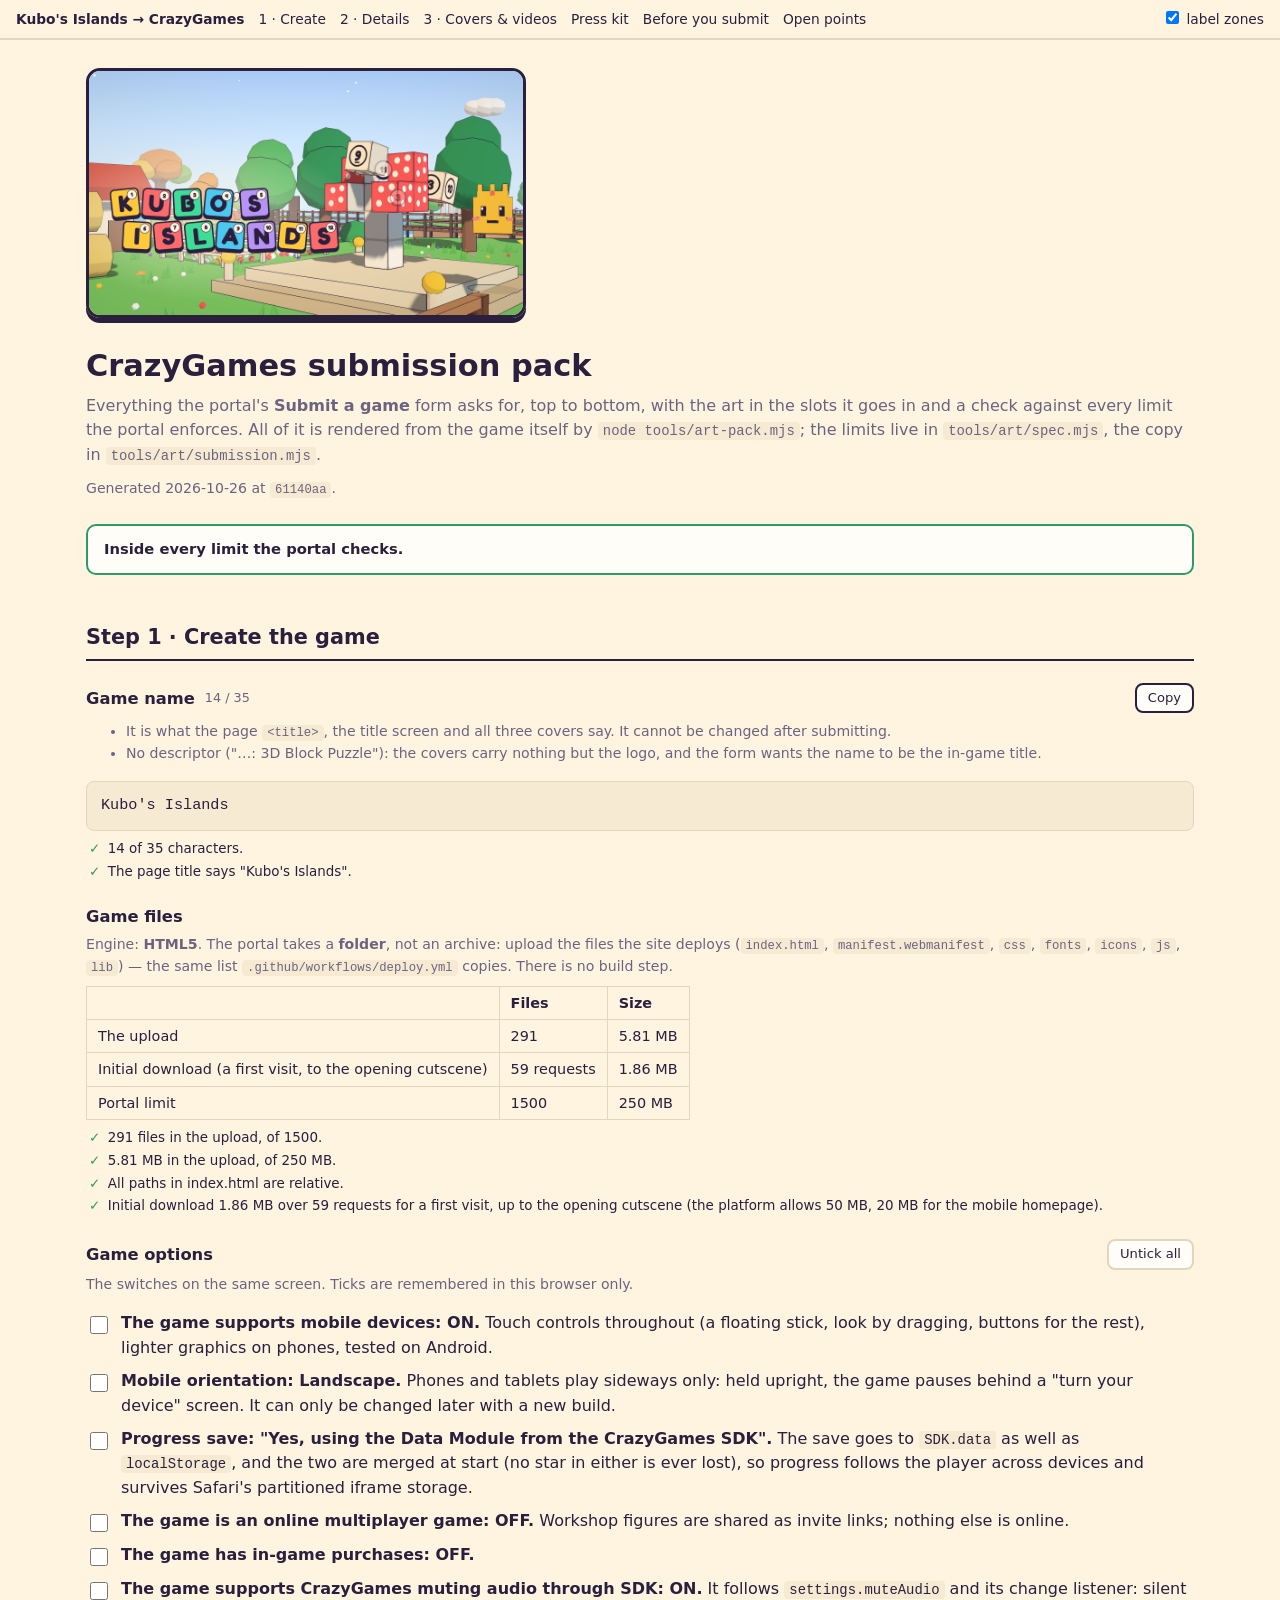
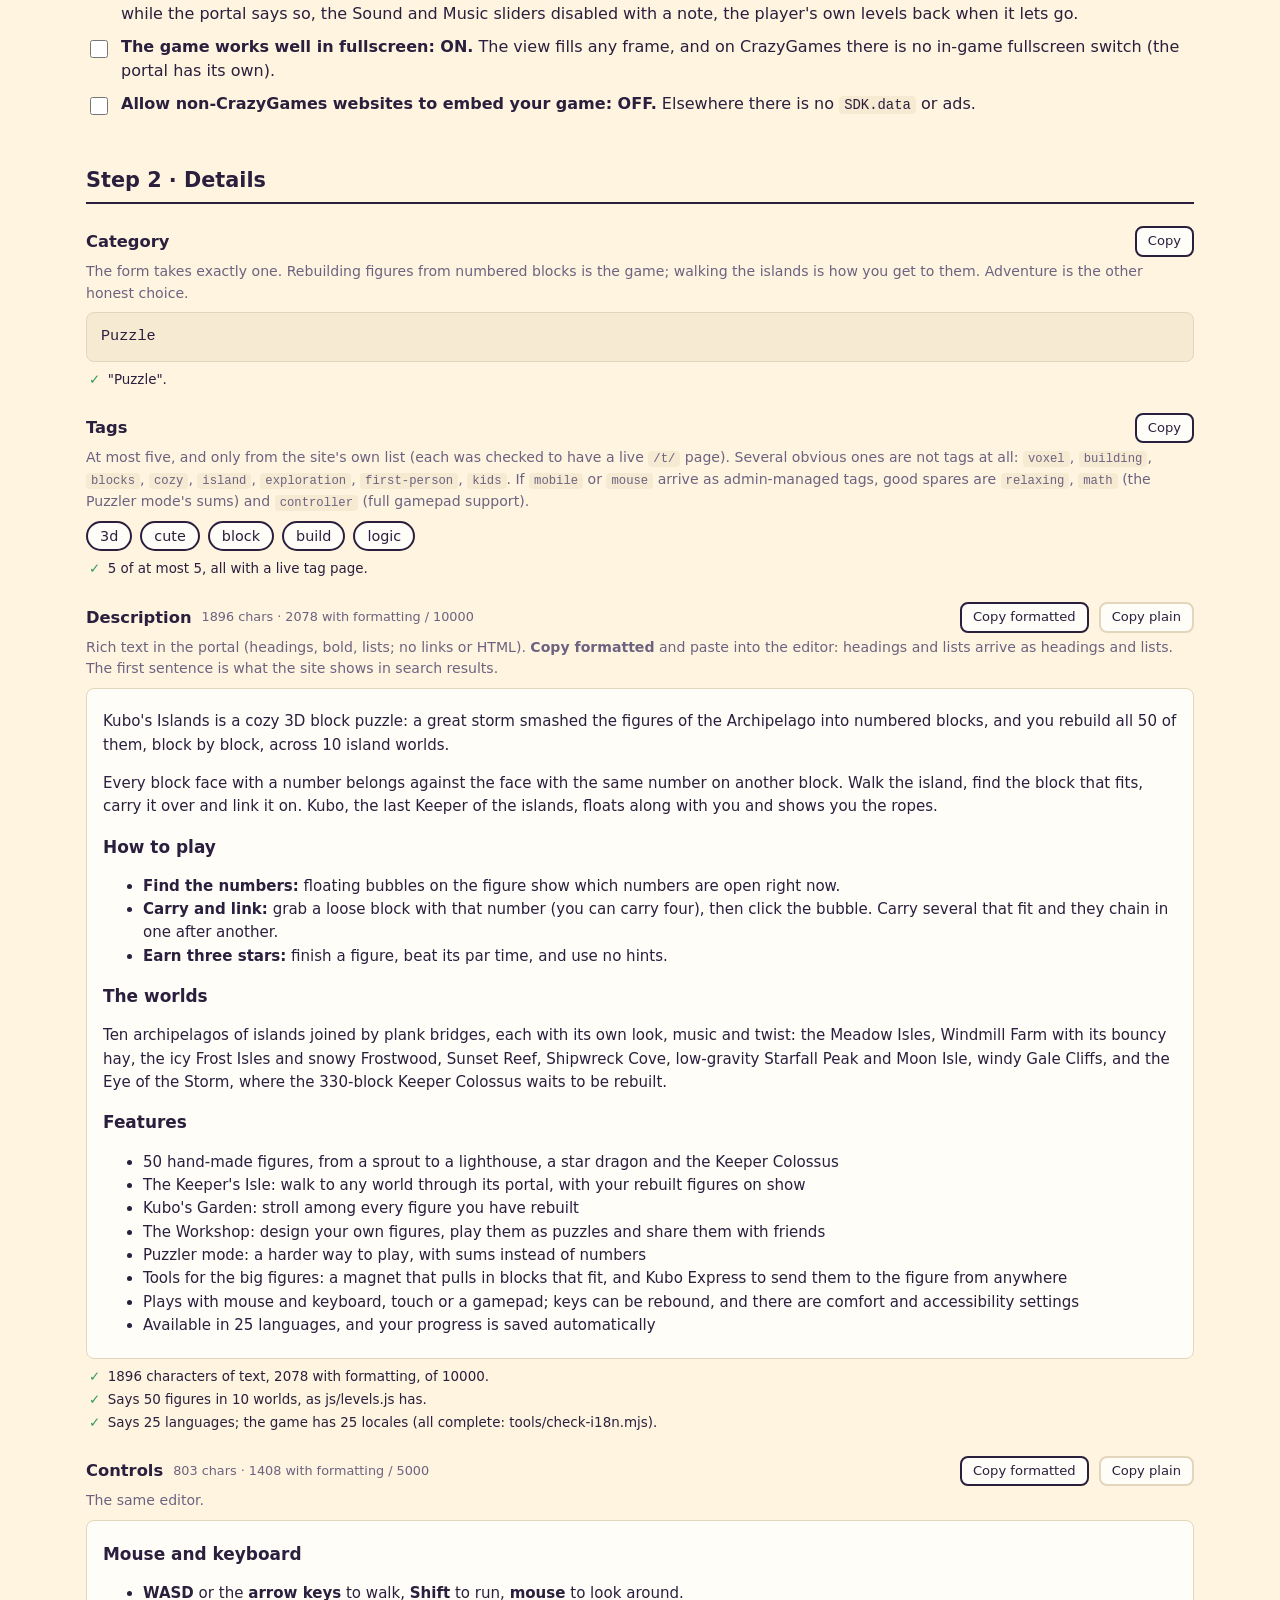
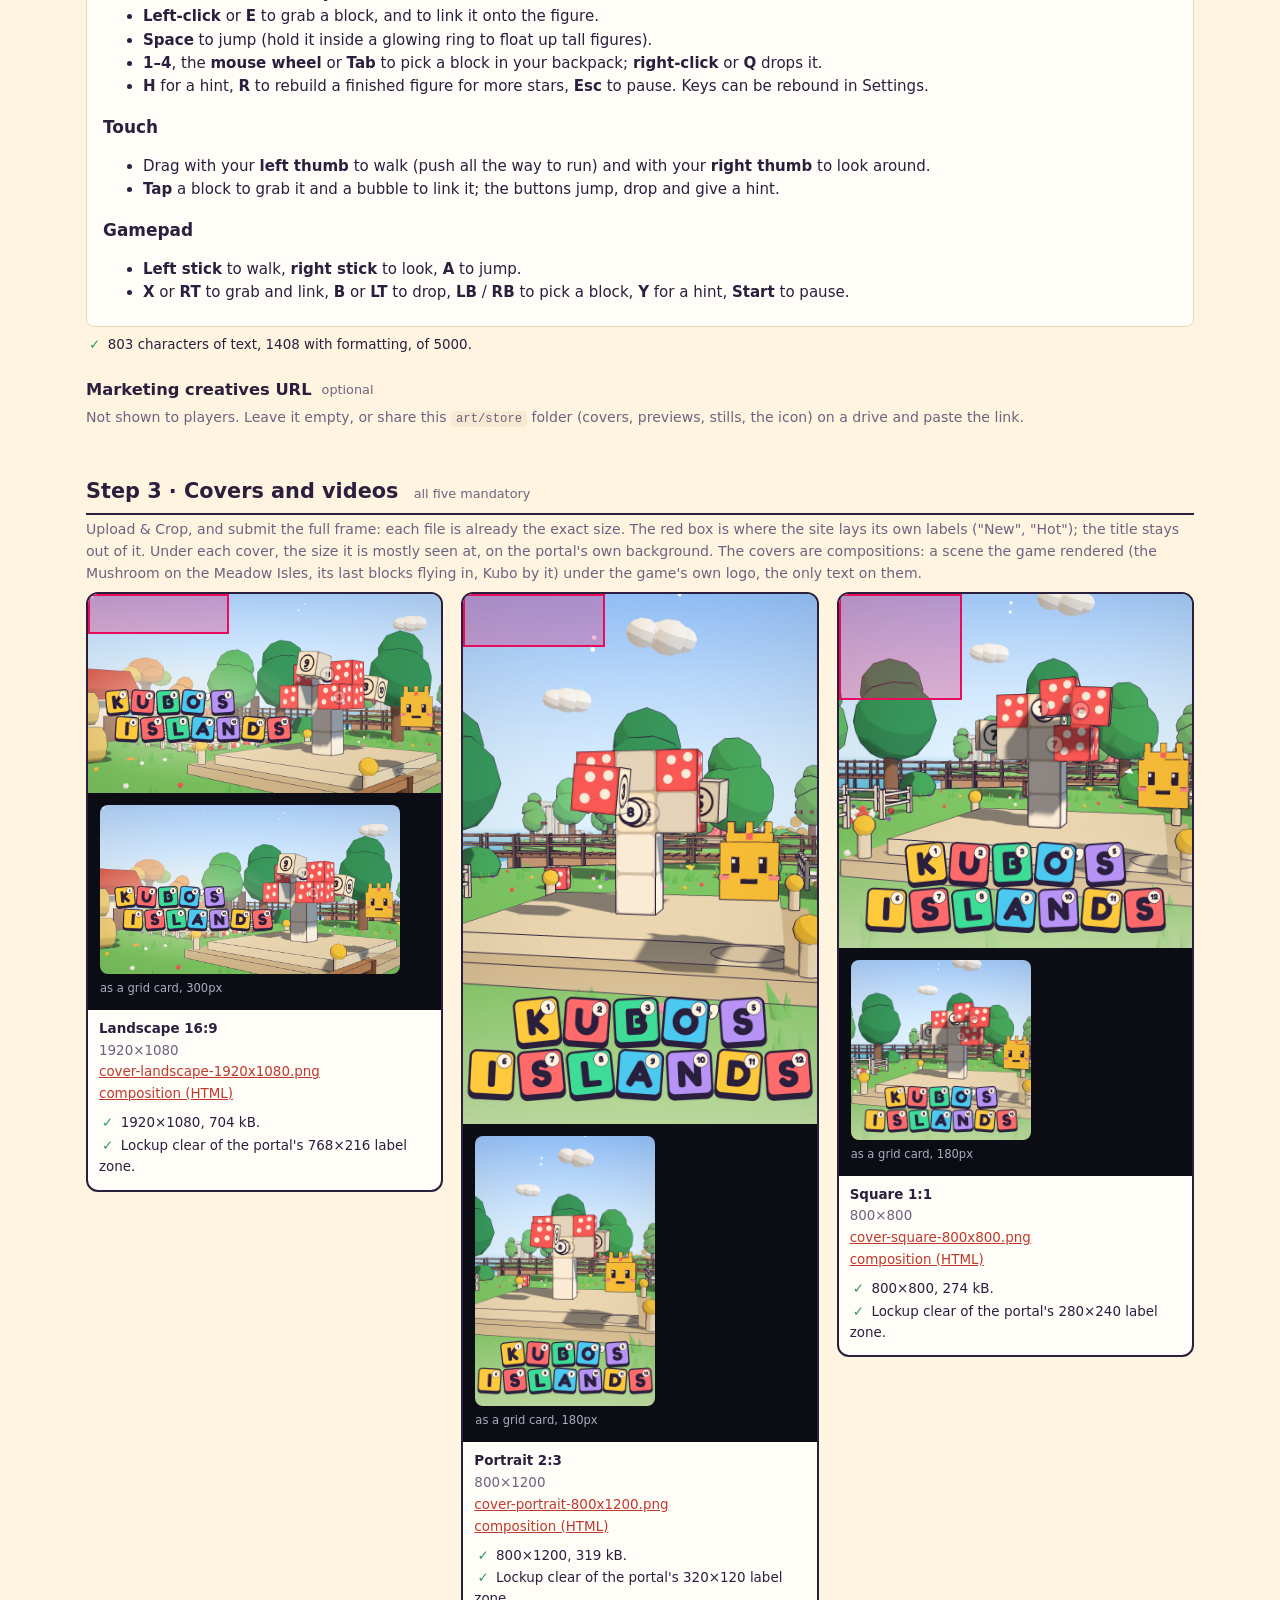
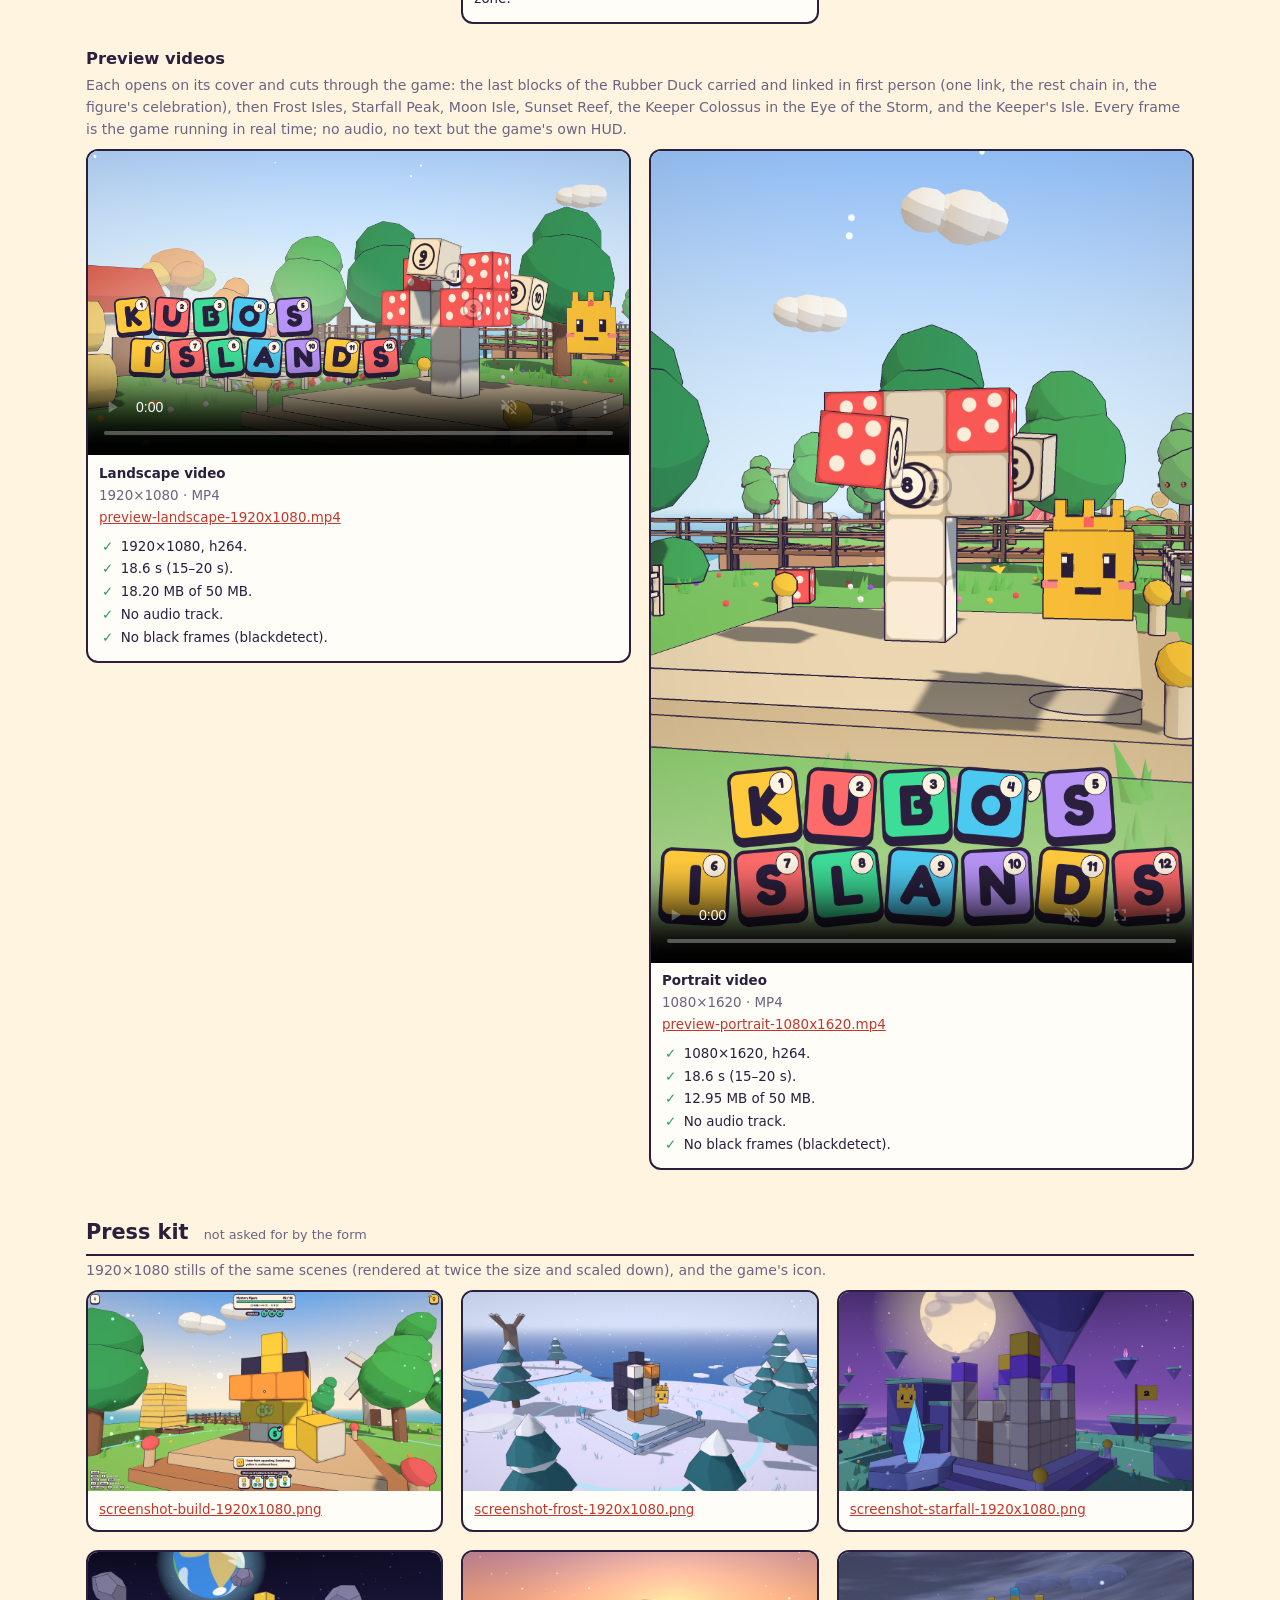
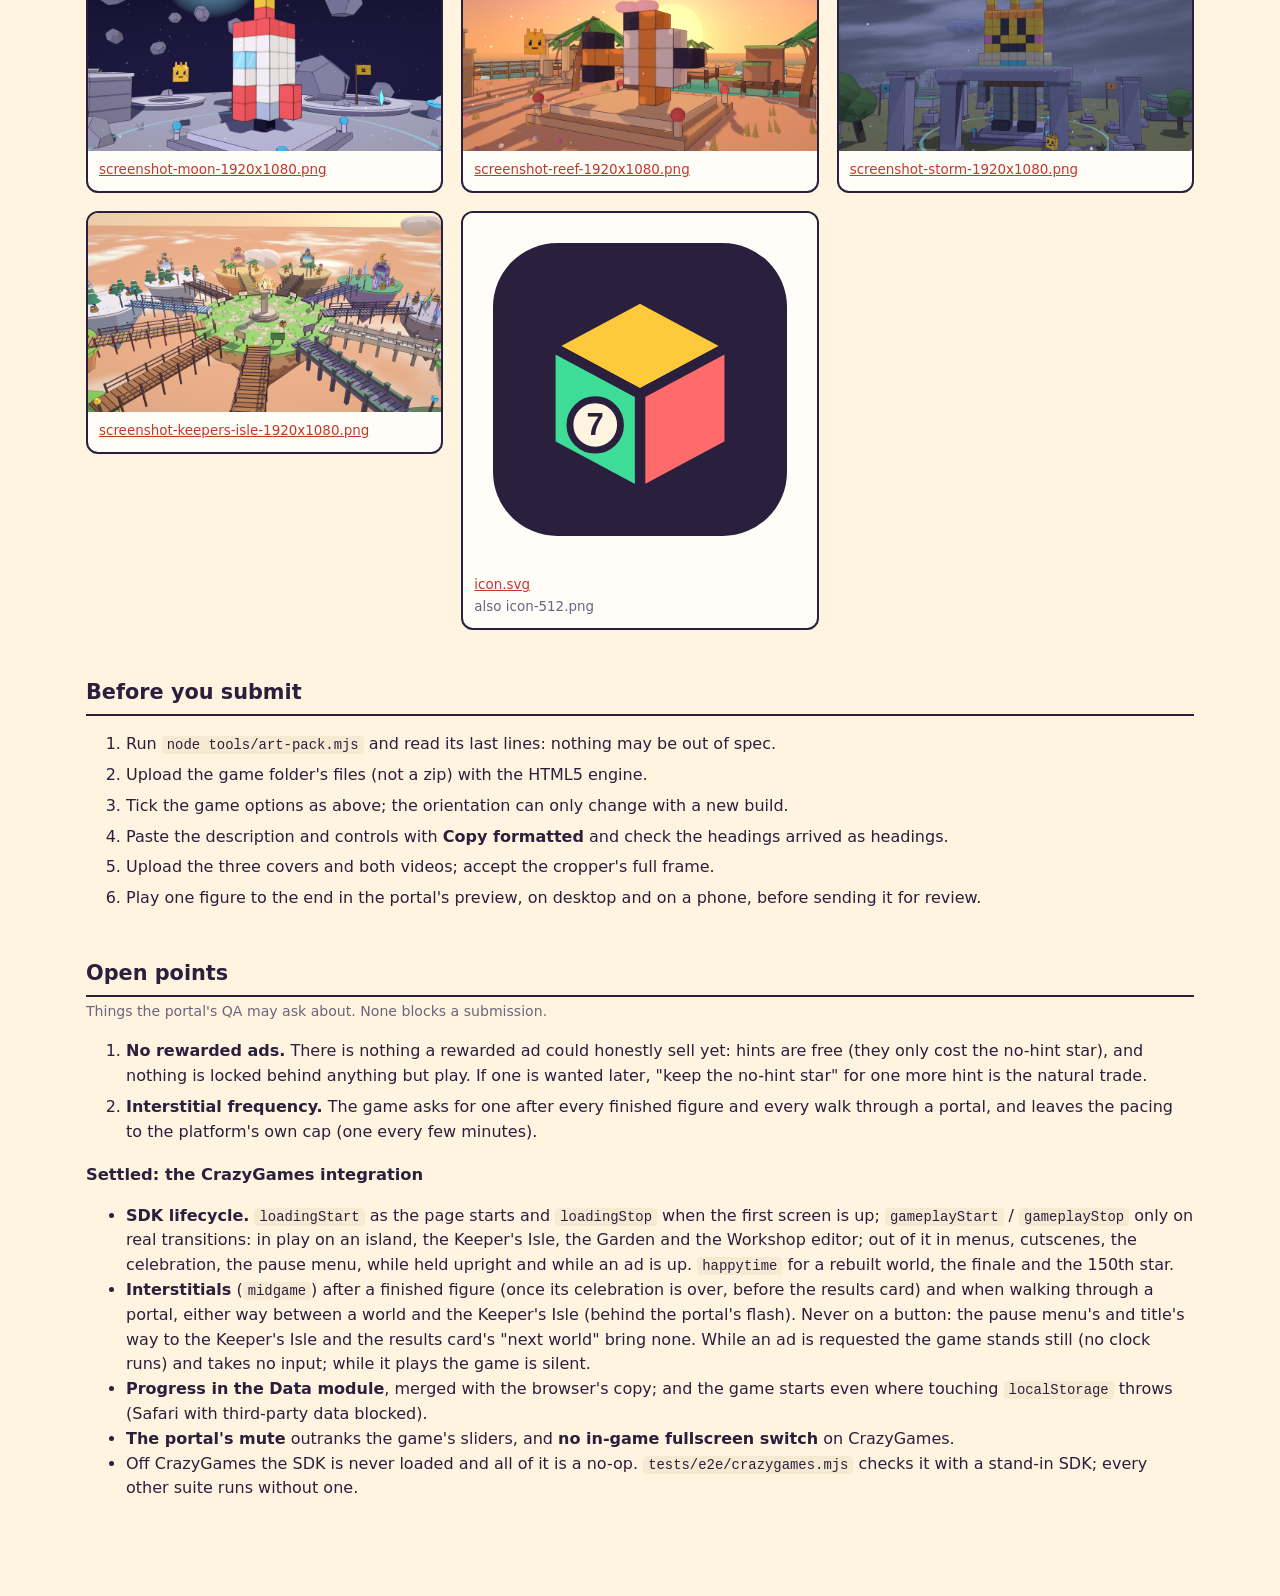
==== commit cd5b1c42: "CrazyGames: js/crazygames.js is the one place that touches the SDK (only fetched on a CrazyGames pag" ====
--- a/art/store/overview.html
+++ b/art/store/overview.html
@@ -68,7 +68,7 @@
     <p class="lede">Everything the portal's <b>Submit a game</b> form asks for, top to bottom, with the art in the slots it goes in
     and a check against every limit the portal enforces. All of it is rendered from the game itself by
     <code>node tools/art-pack.mjs</code>; the limits live in <code>tools/art/spec.mjs</code>, the copy in <code>tools/art/submission.mjs</code>.</p>
-    <p class="note">Generated 2026-10-26 at <code>d43b139</code>.</p></div></header>
+    <p class="note">Generated 2026-10-26 at <code>61140aa</code>.</p></div></header>
   <div class="banner ok"><b>Inside every limit the portal checks.</b></div>
 
   <h2 id="step1">Step 1 · Create the game</h2>
@@ -81,14 +81,14 @@
     <div class="fieldhead"><h3>Game files</h3><span class="grow"></span></div>
     <p class="note">Engine: <b>HTML5</b>. The portal takes a <b>folder</b>, not an archive: upload the files the site deploys (<code>index.html</code>, <code>manifest.webmanifest</code>, <code>css</code>, <code>fonts</code>, <code>icons</code>, <code>js</code>, <code>lib</code>) — the same list <code>.github/workflows/deploy.yml</code> copies. There is no build step.</p>
     <table><tr><th></th><th>Files</th><th>Size</th></tr>
-      <tr><td>The upload</td><td>290</td><td>5.80 MB</td></tr>
-      <tr><td>Initial download (a first visit, to the opening cutscene)</td><td>58 requests</td><td>1.85 MB</td></tr>
-      <tr><td>Portal limit</td><td>1500</td><td>250 MB</td></tr></table><ul class="checks"><li class="lv-ok"><span class="mark">✓</span> 290 files in the upload, of 1500.</li><li class="lv-ok"><span class="mark">✓</span> 5.80 MB in the upload, of 250 MB.</li><li class="lv-ok"><span class="mark">✓</span> All paths in index.html are relative.</li><li class="lv-ok"><span class="mark">✓</span> Initial download 1.85 MB over 58 requests for a first visit, up to the opening cutscene (the platform allows 50 MB, 20 MB for the mobile homepage).</li></ul>
+      <tr><td>The upload</td><td>291</td><td>5.81 MB</td></tr>
+      <tr><td>Initial download (a first visit, to the opening cutscene)</td><td>59 requests</td><td>1.86 MB</td></tr>
+      <tr><td>Portal limit</td><td>1500</td><td>250 MB</td></tr></table><ul class="checks"><li class="lv-ok"><span class="mark">✓</span> 291 files in the upload, of 1500.</li><li class="lv-ok"><span class="mark">✓</span> 5.81 MB in the upload, of 250 MB.</li><li class="lv-ok"><span class="mark">✓</span> All paths in index.html are relative.</li><li class="lv-ok"><span class="mark">✓</span> Initial download 1.86 MB over 59 requests for a first visit, up to the opening cutscene (the platform allows 50 MB, 20 MB for the mobile homepage).</li></ul>
   </section>
   <section class="field" id="f-options">
     <div class="fieldhead"><h3>Game options</h3><span class="grow"></span><button class="quiet" id="reset-options">Untick all</button></div>
     <p class="note">The switches on the same screen. Ticks are remembered in this browser only.</p>
-    <ul class="options"><li><input type="checkbox" data-opt="0" id="opt-0"><label for="opt-0"><b>The game supports mobile devices: ON.</b> Touch controls throughout (a floating stick, look by dragging, buttons for the rest), lighter graphics on phones, tested on Android.</label></li><li><input type="checkbox" data-opt="1" id="opt-1"><label for="opt-1"><b>Mobile orientation: Landscape.</b> Phones and tablets play sideways only: held upright, the game pauses behind a "turn your device" screen. It can only be changed later with a new build.</label></li><li><input type="checkbox" data-opt="2" id="opt-2"><label for="opt-2"><b>Progress save: browser storage (localStorage).</b> Not the SDK's Data module yet; see the open points. Saves survive reloads, not a browser that partitions or clears third-party site data.</label></li><li><input type="checkbox" data-opt="3" id="opt-3"><label for="opt-3"><b>The game is an online multiplayer game: OFF.</b> Workshop figures are shared as links; nothing else is online.</label></li><li><input type="checkbox" data-opt="4" id="opt-4"><label for="opt-4"><b>The game has in-game purchases: OFF.</b> </label></li><li><input type="checkbox" data-opt="5" id="opt-5"><label for="opt-5"><b>The game supports CrazyGames muting audio through SDK: OFF.</b> It does not listen to the SDK's mute setting yet; see the open points.</label></li><li><input type="checkbox" data-opt="6" id="opt-6"><label for="opt-6"><b>The game works well in fullscreen: ON.</b> The view fills any frame. Note: Settings has a Fullscreen switch (on by default on phones); see the open points.</label></li><li><input type="checkbox" data-opt="7" id="opt-7"><label for="opt-7"><b>Allow non-CrazyGames websites to embed your game: OFF.</b> </label></li></ul>
+    <ul class="options"><li><input type="checkbox" data-opt="0" id="opt-0"><label for="opt-0"><b>The game supports mobile devices: ON.</b> Touch controls throughout (a floating stick, look by dragging, buttons for the rest), lighter graphics on phones, tested on Android.</label></li><li><input type="checkbox" data-opt="1" id="opt-1"><label for="opt-1"><b>Mobile orientation: Landscape.</b> Phones and tablets play sideways only: held upright, the game pauses behind a "turn your device" screen. It can only be changed later with a new build.</label></li><li><input type="checkbox" data-opt="2" id="opt-2"><label for="opt-2"><b>Progress save: "Yes, using the Data Module from the CrazyGames SDK".</b> The save goes to <code>SDK.data</code> as well as <code>localStorage</code>, and the two are merged at start (no star in either is ever lost), so progress follows the player across devices and survives Safari's partitioned iframe storage.</label></li><li><input type="checkbox" data-opt="3" id="opt-3"><label for="opt-3"><b>The game is an online multiplayer game: OFF.</b> Workshop figures are shared as invite links; nothing else is online.</label></li><li><input type="checkbox" data-opt="4" id="opt-4"><label for="opt-4"><b>The game has in-game purchases: OFF.</b> </label></li><li><input type="checkbox" data-opt="5" id="opt-5"><label for="opt-5"><b>The game supports CrazyGames muting audio through SDK: ON.</b> It follows <code>settings.muteAudio</code> and its change listener: silent while the portal says so, the Sound and Music sliders disabled with a note, the player's own levels back when it lets go.</label></li><li><input type="checkbox" data-opt="6" id="opt-6"><label for="opt-6"><b>The game works well in fullscreen: ON.</b> The view fills any frame, and on CrazyGames there is no in-game fullscreen switch (the portal has its own).</label></li><li><input type="checkbox" data-opt="7" id="opt-7"><label for="opt-7"><b>Allow non-CrazyGames websites to embed your game: OFF.</b> Elsewhere there is no <code>SDK.data</code> or ads.</label></li></ul>
   </section>
 
   <h2 id="step2">Step 2 · Details</h2>
@@ -272,8 +272,10 @@
   </ol>
 
   <h2 id="open">Open points</h2>
-  <p class="note">Things the portal's QA may ask about. None blocks a submission; each is a change to the game, outside this pack.</p>
-  <ol><li><b>SDK gameplay events.</b> The game loads the CrazyGames SDK only for the player's language and for Workshop invite links. It does not call <code>loadingStop</code>, <code>gameplayStart</code> / <code>gameplayStop</code> (paused, menus, cutscenes) or <code>happytime</code> (a figure finished). The platform measures the initial download up to the first <code>gameplayStart</code>, and QA checks for these.</li><li><b>Progress in the SDK's Data module.</b> Saves live in <code>localStorage</code> (<code>voxlink.v2</code>), which Safari and other browsers that partition third-party data can drop inside the portal's iframe. Moving the save to <code>SDK.data</code> (with <code>localStorage</code> as the fallback off the portal) keeps players' stars.</li><li><b>The portal's mute.</b> The game should follow <code>SDK.game.settings.muteAudio</code> and its change listener (and grey out its own sound sliders while muted), then tick "supports muting audio through SDK".</li><li><b>The in-game Fullscreen switch.</b> CrazyGames provides its own fullscreen button and its rules ask games not to add one. The switch could be hidden on the portal (<code>onCrazyGames()</code>), keeping it for the stand-alone site, where it also locks phones in landscape.</li><li><b>Ads.</b> There are no ad breaks. A midgame ad between figures (when the results card goes away) or when travelling through a portal would be the natural spots, if wanted.</li></ol>
+  <p class="note">Things the portal's QA may ask about. None blocks a submission.</p>
+  <ol><li><b>No rewarded ads.</b> There is nothing a rewarded ad could honestly sell yet: hints are free (they only cost the no-hint star), and nothing is locked behind anything but play. If one is wanted later, "keep the no-hint star" for one more hint is the natural trade.</li><li><b>Interstitial frequency.</b> The game asks for one after every finished figure and every walk through a portal, and leaves the pacing to the platform's own cap (one every few minutes).</li></ol>
+  <h3 style="margin-top:18px">Settled: the CrazyGames integration</h3>
+  <ul><li><b>SDK lifecycle.</b> <code>loadingStart</code> as the page starts and <code>loadingStop</code> when the first screen is up; <code>gameplayStart</code> / <code>gameplayStop</code> only on real transitions: in play on an island, the Keeper's Isle, the Garden and the Workshop editor; out of it in menus, cutscenes, the celebration, the pause menu, while held upright and while an ad is up. <code>happytime</code> for a rebuilt world, the finale and the 150th star.</li><li><b>Interstitials</b> (<code>midgame</code>) after a finished figure (once its celebration is over, before the results card) and when walking through a portal, either way between a world and the Keeper's Isle (behind the portal's flash). Never on a button: the pause menu's and title's way to the Keeper's Isle and the results card's "next world" bring none. While an ad is requested the game stands still (no clock runs) and takes no input; while it plays the game is silent.</li><li><b>Progress in the Data module</b>, merged with the browser's copy; and the game starts even where touching <code>localStorage</code> throws (Safari with third-party data blocked).</li><li><b>The portal's mute</b> outranks the game's sliders, and <b>no in-game fullscreen switch</b> on CrazyGames.</li><li>Off CrazyGames the SDK is never loaded and all of it is a no-op. <code>tests/e2e/crazygames.mjs</code> checks it with a stand-in SDK; every other suite runs without one.</li></ul>
 </main>
 <script>
   const flash = (b, text) => { const was = b.textContent; b.textContent = text; b.classList.add('done'); setTimeout(() => { b.textContent = was; b.classList.remove('done'); }, 1400); };
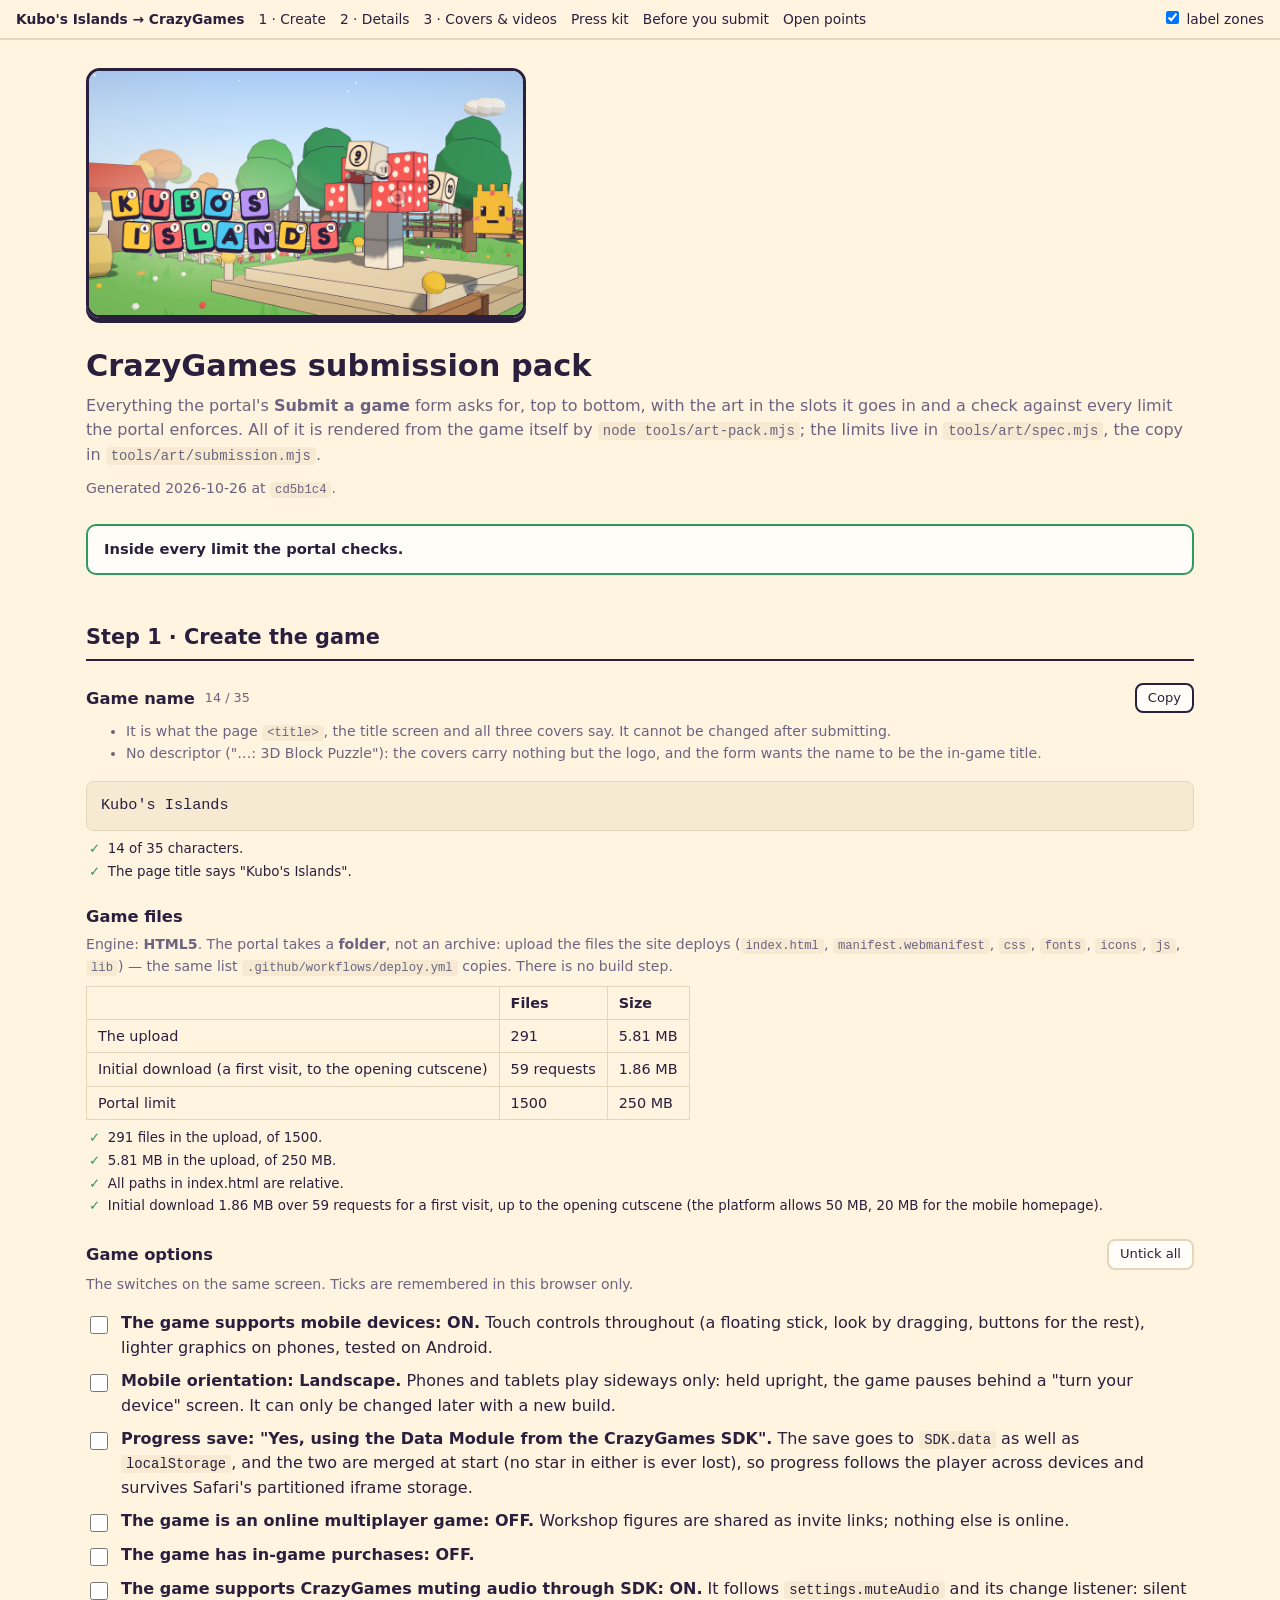
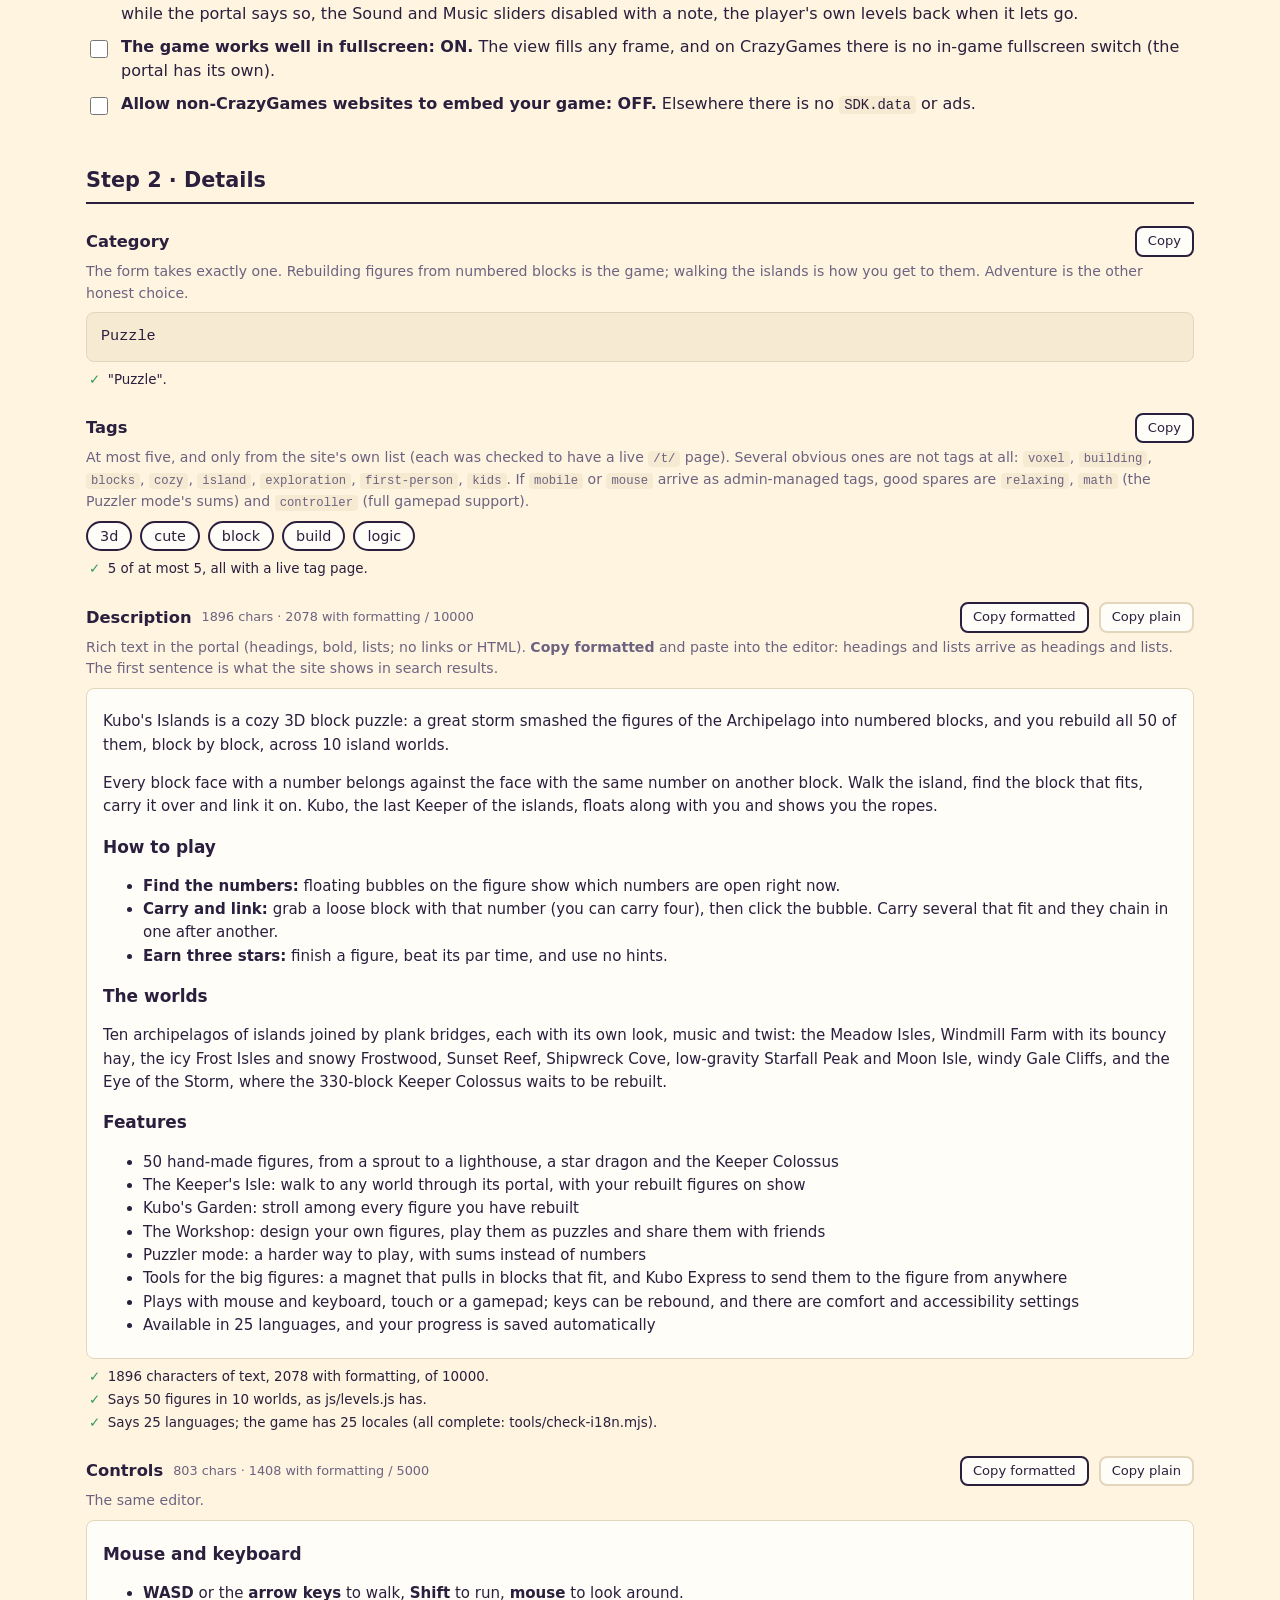
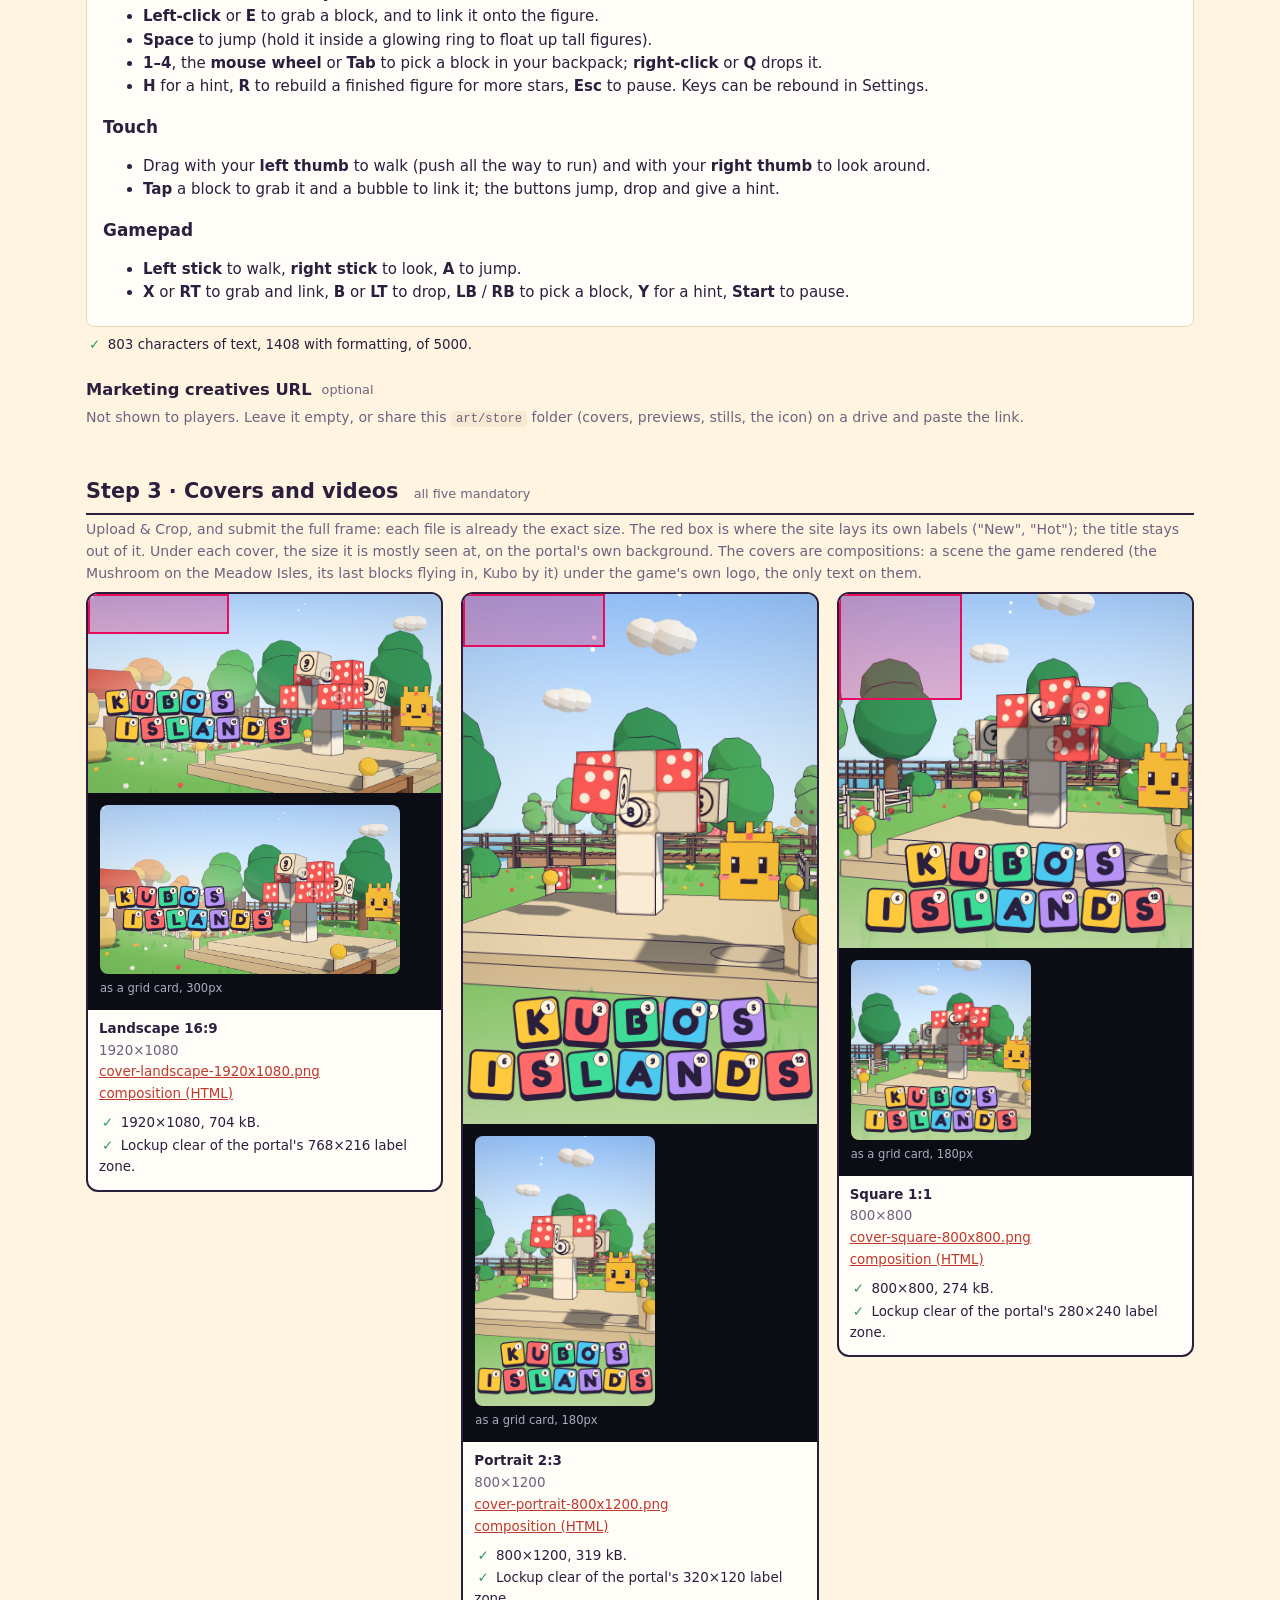
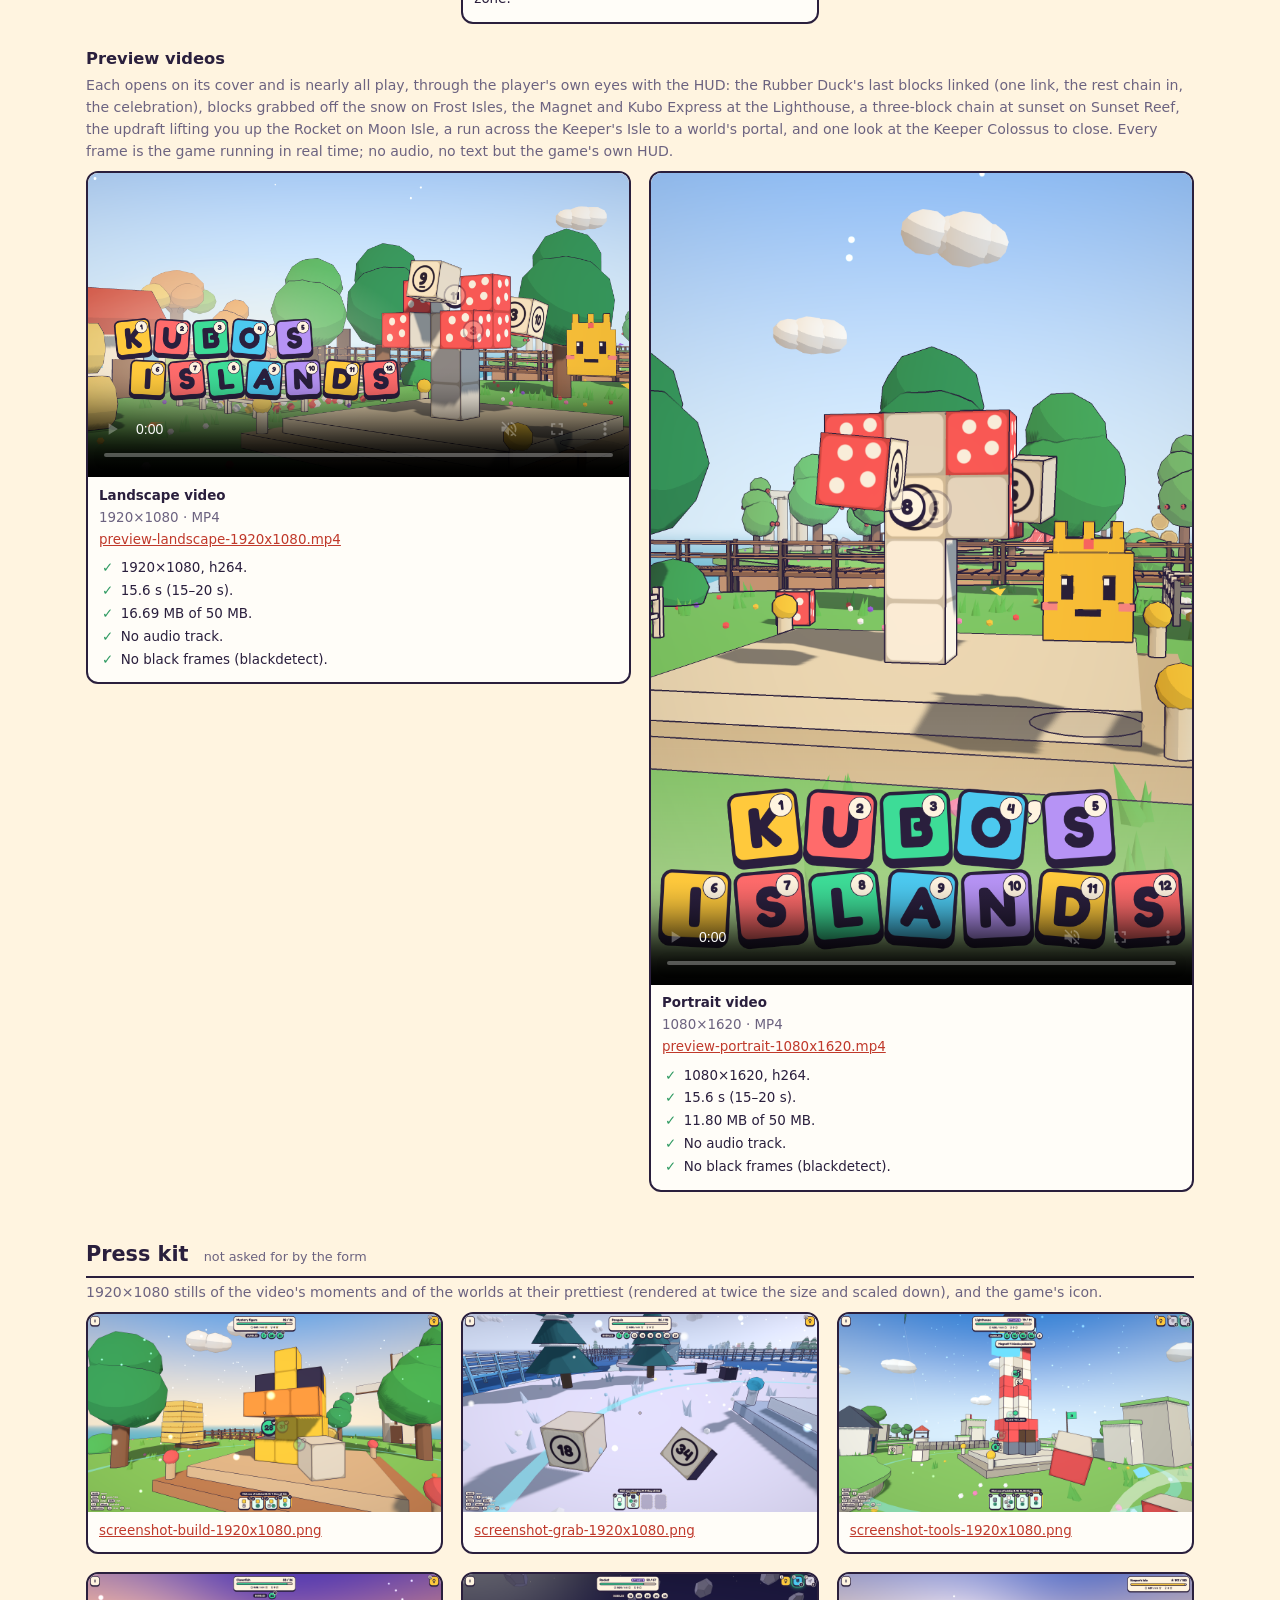
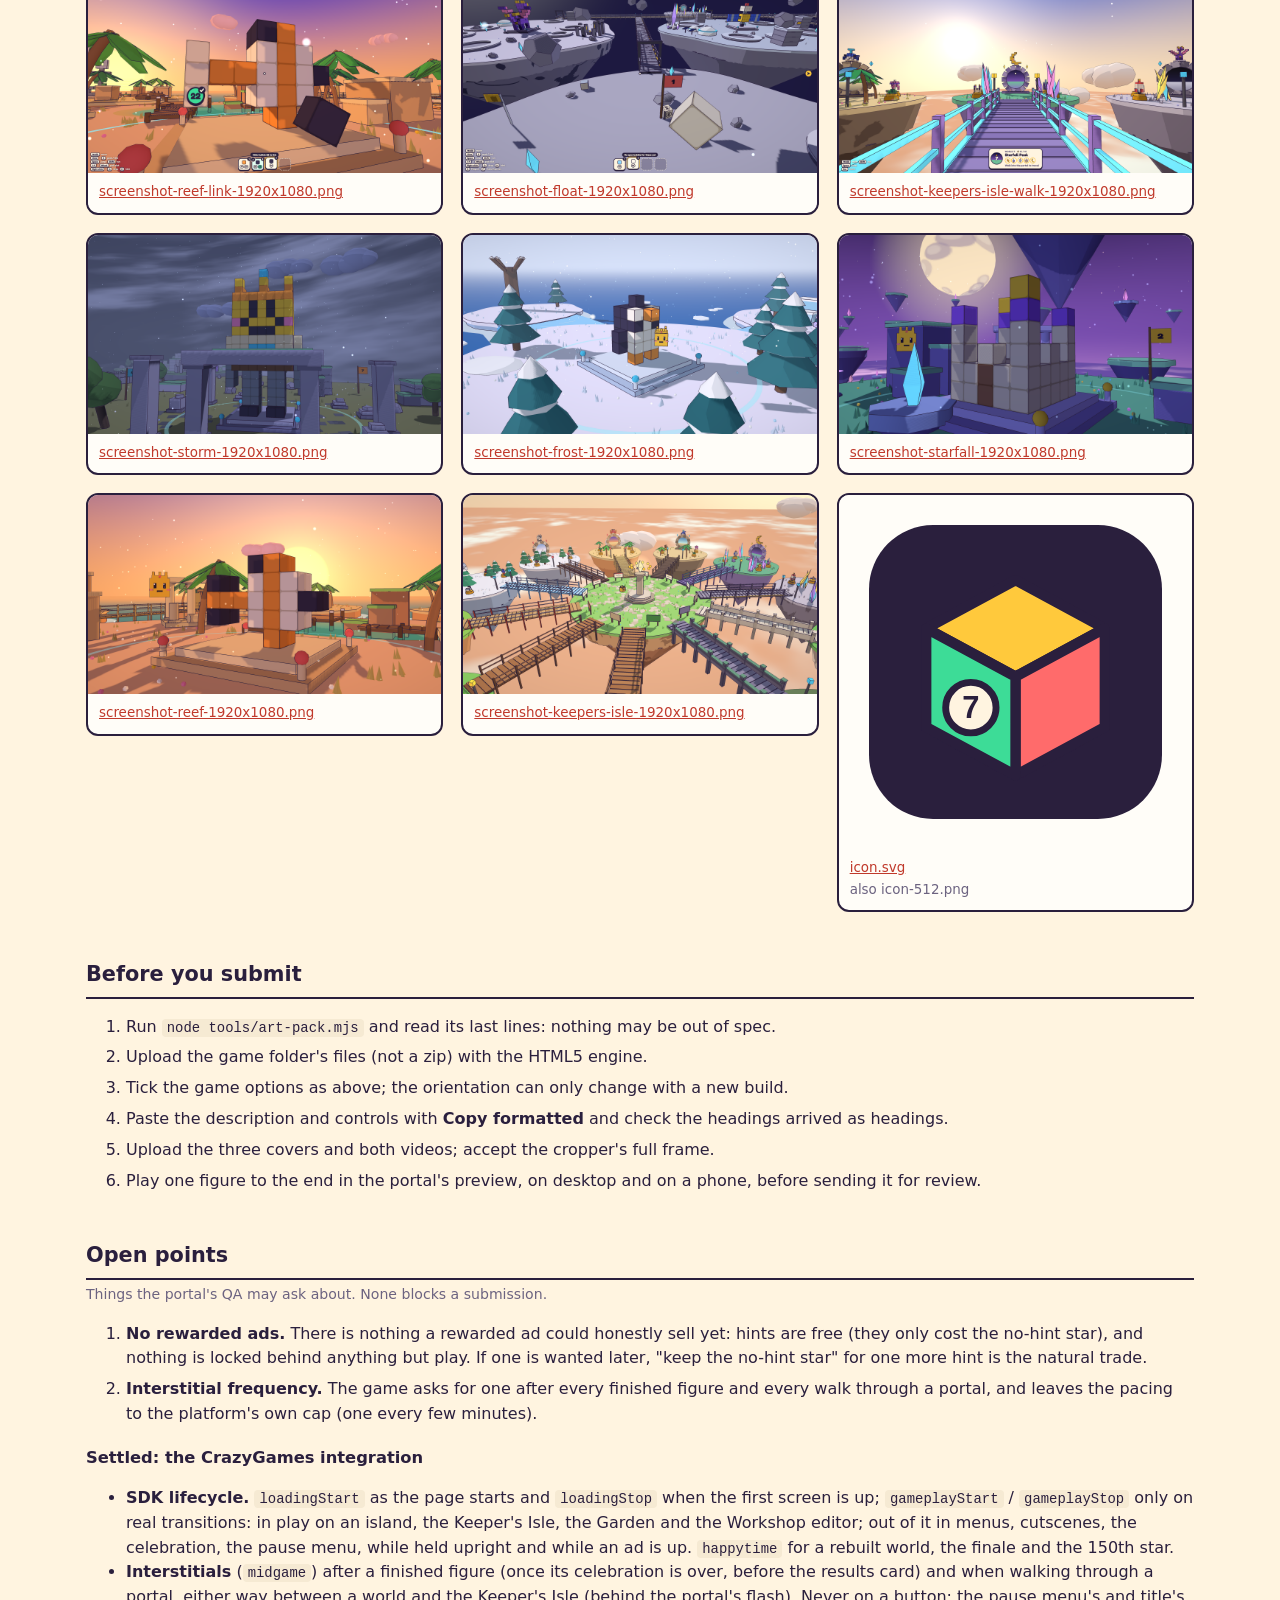
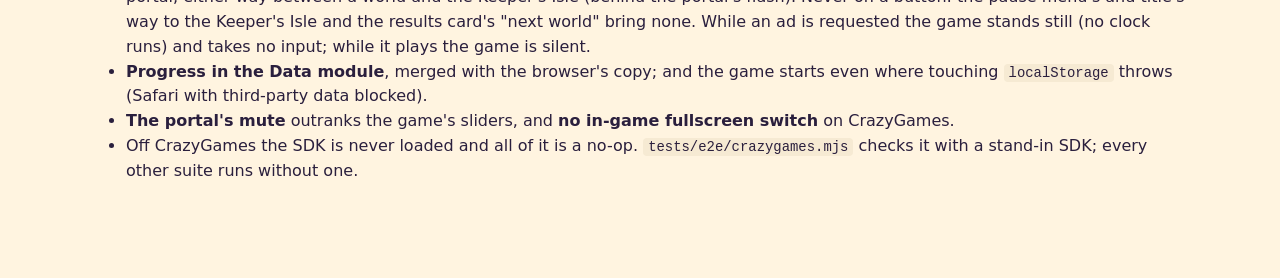
==== commit 8142f456: "Preview videos re-cut: quicker (15.6 s, shorter beats, 0.2 s dissolves) and nearly all play through " ====
--- a/art/store/overview.html
+++ b/art/store/overview.html
@@ -68,7 +68,7 @@
     <p class="lede">Everything the portal's <b>Submit a game</b> form asks for, top to bottom, with the art in the slots it goes in
     and a check against every limit the portal enforces. All of it is rendered from the game itself by
     <code>node tools/art-pack.mjs</code>; the limits live in <code>tools/art/spec.mjs</code>, the copy in <code>tools/art/submission.mjs</code>.</p>
-    <p class="note">Generated 2026-10-26 at <code>61140aa</code>.</p></div></header>
+    <p class="note">Generated 2026-10-26 at <code>cd5b1c4</code>.</p></div></header>
   <div class="banner ok"><b>Inside every limit the portal checks.</b></div>
 
   <h2 id="step1">Step 1 · Create the game</h2>
@@ -242,23 +242,25 @@
       <ul class="checks"><li class="lv-ok"><span class="mark">✓</span> 800×800, 274 kB.</li><li class="lv-ok"><span class="mark">✓</span> Lockup clear of the portal's 280×240 label zone.</li></ul>
     </figure></div>
   <h3 style="margin-top:22px">Preview videos</h3>
-  <p class="note">Each opens on its cover and cuts through the game: the last blocks of the Rubber Duck carried and linked in first person
-  (one link, the rest chain in, the figure's celebration), then Frost Isles, Starfall Peak, Moon Isle, Sunset Reef, the Keeper Colossus in
-  the Eye of the Storm, and the Keeper's Isle. Every frame is the game running in real time; no audio, no text but the game's own HUD.</p>
+  <p class="note">Each opens on its cover and is nearly all play, through the player's own eyes with the HUD: the Rubber Duck's last
+  blocks linked (one link, the rest chain in, the celebration), blocks grabbed off the snow on Frost Isles, the Magnet and Kubo Express at
+  the Lighthouse, a three-block chain at sunset on Sunset Reef, the updraft lifting you up the Rocket on Moon Isle, a run across the
+  Keeper's Isle to a world's portal, and one look at the Keeper Colossus to close. Every frame is the game running in real time; no audio,
+  no text but the game's own HUD.</p>
   <div class="grid wide"><figure class="asset">
       <video src="preview-landscape-1920x1080.mp4" controls muted playsinline loop preload="metadata" poster="cover-landscape-1920x1080.png" style="aspect-ratio:1920/1080"></video>
       <figcaption><b>Landscape video</b> <span class="spec">1920×1080 · MP4</span><a href="preview-landscape-1920x1080.mp4" download>preview-landscape-1920x1080.mp4</a></figcaption>
-      <ul class="checks"><li class="lv-ok"><span class="mark">✓</span> 1920×1080, h264.</li><li class="lv-ok"><span class="mark">✓</span> 18.6 s (15–20 s).</li><li class="lv-ok"><span class="mark">✓</span> 18.20 MB of 50 MB.</li><li class="lv-ok"><span class="mark">✓</span> No audio track.</li><li class="lv-ok"><span class="mark">✓</span> No black frames (blackdetect).</li></ul>
+      <ul class="checks"><li class="lv-ok"><span class="mark">✓</span> 1920×1080, h264.</li><li class="lv-ok"><span class="mark">✓</span> 15.6 s (15–20 s).</li><li class="lv-ok"><span class="mark">✓</span> 16.69 MB of 50 MB.</li><li class="lv-ok"><span class="mark">✓</span> No audio track.</li><li class="lv-ok"><span class="mark">✓</span> No black frames (blackdetect).</li></ul>
     </figure>
 <figure class="asset">
       <video src="preview-portrait-1080x1620.mp4" controls muted playsinline loop preload="metadata" poster="cover-portrait-800x1200.png" style="aspect-ratio:1080/1620"></video>
       <figcaption><b>Portrait video</b> <span class="spec">1080×1620 · MP4</span><a href="preview-portrait-1080x1620.mp4" download>preview-portrait-1080x1620.mp4</a></figcaption>
-      <ul class="checks"><li class="lv-ok"><span class="mark">✓</span> 1080×1620, h264.</li><li class="lv-ok"><span class="mark">✓</span> 18.6 s (15–20 s).</li><li class="lv-ok"><span class="mark">✓</span> 12.95 MB of 50 MB.</li><li class="lv-ok"><span class="mark">✓</span> No audio track.</li><li class="lv-ok"><span class="mark">✓</span> No black frames (blackdetect).</li></ul>
+      <ul class="checks"><li class="lv-ok"><span class="mark">✓</span> 1080×1620, h264.</li><li class="lv-ok"><span class="mark">✓</span> 15.6 s (15–20 s).</li><li class="lv-ok"><span class="mark">✓</span> 11.80 MB of 50 MB.</li><li class="lv-ok"><span class="mark">✓</span> No audio track.</li><li class="lv-ok"><span class="mark">✓</span> No black frames (blackdetect).</li></ul>
     </figure></div>
 
   <h2 id="extras">Press kit <small>not asked for by the form</small></h2>
-  <p class="note">1920×1080 stills of the same scenes (rendered at twice the size and scaled down), and the game's icon.</p>
-  <div class="grid"><figure class="asset"><img src="screenshot-build-1920x1080.png" alt="screenshot-build-1920x1080.png"><figcaption><a href="screenshot-build-1920x1080.png" download>screenshot-build-1920x1080.png</a></figcaption></figure><figure class="asset"><img src="screenshot-frost-1920x1080.png" alt="screenshot-frost-1920x1080.png"><figcaption><a href="screenshot-frost-1920x1080.png" download>screenshot-frost-1920x1080.png</a></figcaption></figure><figure class="asset"><img src="screenshot-starfall-1920x1080.png" alt="screenshot-starfall-1920x1080.png"><figcaption><a href="screenshot-starfall-1920x1080.png" download>screenshot-starfall-1920x1080.png</a></figcaption></figure><figure class="asset"><img src="screenshot-moon-1920x1080.png" alt="screenshot-moon-1920x1080.png"><figcaption><a href="screenshot-moon-1920x1080.png" download>screenshot-moon-1920x1080.png</a></figcaption></figure><figure class="asset"><img src="screenshot-reef-1920x1080.png" alt="screenshot-reef-1920x1080.png"><figcaption><a href="screenshot-reef-1920x1080.png" download>screenshot-reef-1920x1080.png</a></figcaption></figure><figure class="asset"><img src="screenshot-storm-1920x1080.png" alt="screenshot-storm-1920x1080.png"><figcaption><a href="screenshot-storm-1920x1080.png" download>screenshot-storm-1920x1080.png</a></figcaption></figure><figure class="asset"><img src="screenshot-keepers-isle-1920x1080.png" alt="screenshot-keepers-isle-1920x1080.png"><figcaption><a href="screenshot-keepers-isle-1920x1080.png" download>screenshot-keepers-isle-1920x1080.png</a></figcaption></figure>
+  <p class="note">1920×1080 stills of the video's moments and of the worlds at their prettiest (rendered at twice the size and scaled down), and the game's icon.</p>
+  <div class="grid"><figure class="asset"><img src="screenshot-build-1920x1080.png" alt="screenshot-build-1920x1080.png"><figcaption><a href="screenshot-build-1920x1080.png" download>screenshot-build-1920x1080.png</a></figcaption></figure><figure class="asset"><img src="screenshot-grab-1920x1080.png" alt="screenshot-grab-1920x1080.png"><figcaption><a href="screenshot-grab-1920x1080.png" download>screenshot-grab-1920x1080.png</a></figcaption></figure><figure class="asset"><img src="screenshot-tools-1920x1080.png" alt="screenshot-tools-1920x1080.png"><figcaption><a href="screenshot-tools-1920x1080.png" download>screenshot-tools-1920x1080.png</a></figcaption></figure><figure class="asset"><img src="screenshot-reef-link-1920x1080.png" alt="screenshot-reef-link-1920x1080.png"><figcaption><a href="screenshot-reef-link-1920x1080.png" download>screenshot-reef-link-1920x1080.png</a></figcaption></figure><figure class="asset"><img src="screenshot-float-1920x1080.png" alt="screenshot-float-1920x1080.png"><figcaption><a href="screenshot-float-1920x1080.png" download>screenshot-float-1920x1080.png</a></figcaption></figure><figure class="asset"><img src="screenshot-keepers-isle-walk-1920x1080.png" alt="screenshot-keepers-isle-walk-1920x1080.png"><figcaption><a href="screenshot-keepers-isle-walk-1920x1080.png" download>screenshot-keepers-isle-walk-1920x1080.png</a></figcaption></figure><figure class="asset"><img src="screenshot-storm-1920x1080.png" alt="screenshot-storm-1920x1080.png"><figcaption><a href="screenshot-storm-1920x1080.png" download>screenshot-storm-1920x1080.png</a></figcaption></figure><figure class="asset"><img src="screenshot-frost-1920x1080.png" alt="screenshot-frost-1920x1080.png"><figcaption><a href="screenshot-frost-1920x1080.png" download>screenshot-frost-1920x1080.png</a></figcaption></figure><figure class="asset"><img src="screenshot-starfall-1920x1080.png" alt="screenshot-starfall-1920x1080.png"><figcaption><a href="screenshot-starfall-1920x1080.png" download>screenshot-starfall-1920x1080.png</a></figcaption></figure><figure class="asset"><img src="screenshot-reef-1920x1080.png" alt="screenshot-reef-1920x1080.png"><figcaption><a href="screenshot-reef-1920x1080.png" download>screenshot-reef-1920x1080.png</a></figcaption></figure><figure class="asset"><img src="screenshot-keepers-isle-1920x1080.png" alt="screenshot-keepers-isle-1920x1080.png"><figcaption><a href="screenshot-keepers-isle-1920x1080.png" download>screenshot-keepers-isle-1920x1080.png</a></figcaption></figure>
     <figure class="asset"><img src="icon.svg" alt="icon.svg" style="background:var(--card);padding:30px"><figcaption><a href="icon.svg" download>icon.svg</a> <span class="spec">also icon-512.png</span></figcaption></figure></div>
 
   <h2 id="before">Before you submit</h2>
